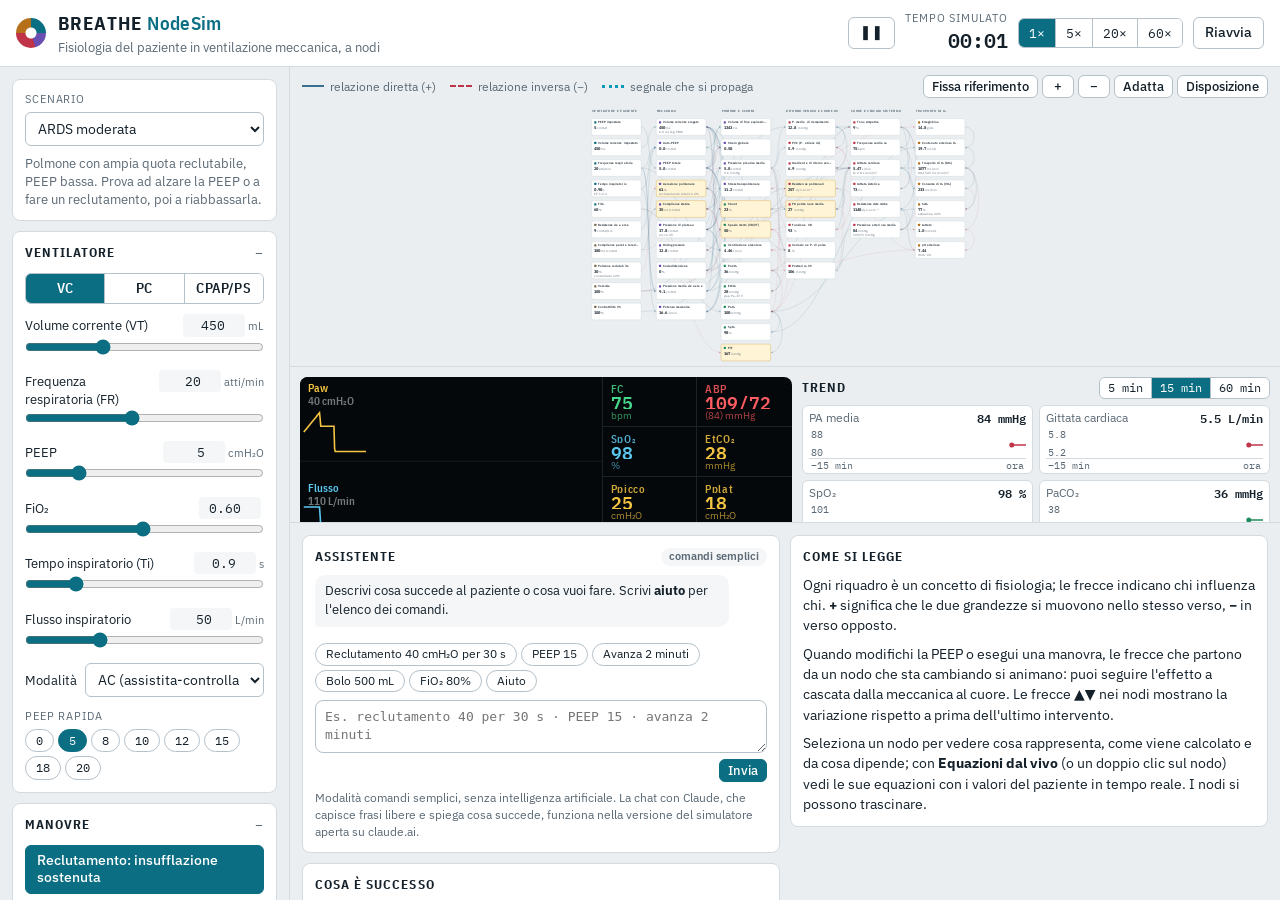
==== index.html @ 83f348f9 "Fix live equations panel: scroll and no clipped equations The panel body grew instead of taking the " ====
<!DOCTYPE html>
<html lang="it">
<head>
<meta charset="utf-8">
<meta name="viewport" content="width=device-width, initial-scale=1, viewport-fit=cover">
<title>BREATHE NodeSim</title>
<link rel="preconnect" href="https://fonts.googleapis.com">
<link rel="preconnect" href="https://fonts.gstatic.com" crossorigin>
<link rel="stylesheet" href="https://fonts.googleapis.com/css2?family=IBM+Plex+Mono:wght@400;600&family=IBM+Plex+Sans+Condensed:wght@500;600;700&family=IBM+Plex+Sans:wght@400;500;600&family=STIX+Two+Text:ital,wght@0,400;0,600;1,400&display=swap">
<link rel="stylesheet" href="css/style.css?v=6">
</head>
<body>
<div class="app">

	<header class="topbar">
		<div class="brand">
			<span class="brand-mark" aria-hidden="true"></span>
			<div>
				<h1>BREATHE <span>NodeSim</span></h1>
				<p class="brand-sub">Fisiologia del paziente in ventilazione meccanica, a nodi</p>
			</div>
		</div>
		<div class="clock" role="group" aria-label="Controllo del tempo simulato">
			<button id="btn-play" class="btn btn-icon" aria-label="Pausa" title="Pausa / riprendi">&#10074;&#10074;</button>
			<div class="clock-time"><span class="clock-label">tempo simulato</span><output id="sim-time">00:00</output></div>
			<div class="seg" id="speed" role="radiogroup" aria-label="Velocità">
				<button data-speed="1" class="on" role="radio" aria-checked="true">1&times;</button>
				<button data-speed="5" role="radio" aria-checked="false">5&times;</button>
				<button data-speed="20" role="radio" aria-checked="false">20&times;</button>
				<button data-speed="60" role="radio" aria-checked="false">60&times;</button>
			</div>
			<button id="btn-reset" class="btn" title="Ricrea il paziente allo stato stazionario">Riavvia</button>
		</div>
	</header>

	<aside class="controls" aria-label="Impostazioni">
		<section class="panel">
			<label class="field-label" for="preset">Scenario</label>
			<select id="preset"></select>
			<p class="hint" id="preset-desc"></p>
		</section>

		<details class="panel" open>
			<summary>Ventilatore</summary>
			<div class="seg seg-wide" id="vent-mode" role="radiogroup" aria-label="Modalità">
				<button data-mode="VC" role="radio">VC</button>
				<button data-mode="PC" role="radio">PC</button>
				<button data-mode="CPAP" role="radio">CPAP/PS</button>
			</div>
			<div id="vent-fields" class="fields"></div>
			<div class="quick">
				<span class="field-label">PEEP rapida</span>
				<div class="chips" id="peep-chips"></div>
			</div>
		</details>

		<details class="panel" open>
			<summary>Manovre</summary>
			<div class="maneuvers">
				<div class="maneuver">
					<button class="btn btn-primary" id="m-si">Reclutamento: insufflazione sostenuta</button>
					<div class="inline-fields">
						<label for="si-p">P <input id="si-p" type="number" min="20" max="50" step="1" value="40"> cmH&#8322;O</label>
						<label for="si-t">per <input id="si-t" type="number" min="10" max="60" step="5" value="40"> s</label>
					</div>
				</div>
				<button class="btn" id="m-staircase">Reclutamento a scalini + titolazione PEEP decrementale</button>
				<div class="btn-row">
					<button class="btn" id="m-fluid">Bolo di fluidi 500 mL</button>
					<button class="btn" id="m-bleed">Emorragia 500 mL</button>
				</div>
			</div>
			<div id="maneuver-status" class="maneuver-status" hidden>
				<div class="ms-text"><strong id="ms-name"></strong><span id="ms-step"></span></div>
				<div class="progress"><span id="ms-bar"></span></div>
				<button class="btn btn-small" id="ms-stop">Interrompi</button>
			</div>
		</details>

		<details class="panel">
			<summary>Paziente</summary>
			<div id="patient-fields" class="fields"></div>
			<label class="btn btn-file" for="import-file">Importa paziente o stato BREATHE (.json)</label>
			<input id="import-file" type="file" accept=".json,application/json" hidden>
			<p class="hint" id="import-msg">Legge i file di <code>breathe.engine/resources/patients</code> e <code>breathe.engine/states</code>.</p>
		</details>

		<details class="panel">
			<summary>Condizioni</summary>
			<div id="condition-fields" class="fields"></div>
		</details>

		<details class="panel">
			<summary>Azioni</summary>
			<div id="action-fields" class="fields"></div>
		</details>
	</aside>

	<main class="stage">
		<section class="graph-wrap" aria-label="Grafo dei nodi fisiologici">
			<div class="graph-toolbar">
				<div class="legend">
					<span><i class="lg lg-pos"></i>relazione diretta (+)</span>
					<span><i class="lg lg-neg"></i>relazione inversa (&minus;)</span>
					<span><i class="lg lg-act"></i>segnale che si propaga</span>
				</div>
				<div class="graph-actions">
					<button class="btn btn-small" id="btn-ref" title="Usa lo stato attuale come riferimento per le variazioni &#9650;&#9660;">Fissa riferimento</button>
					<button class="btn btn-small btn-icon" id="z-in" aria-label="Ingrandisci">+</button>
					<button class="btn btn-small btn-icon" id="z-out" aria-label="Riduci">&minus;</button>
					<button class="btn btn-small" id="z-fit">Adatta</button>
					<button class="btn btn-small" id="z-reset" title="Riporta i nodi nella posizione iniziale">Disposizione</button>
				</div>
			</div>
			<svg id="graph" role="img" aria-label="Nodi fisiologici collegati da relazioni causali"></svg>
		</section>

		<section class="bedside">
			<div class="monitor-wrap">
				<div class="monitor-screen"><canvas id="monitor" aria-label="Curve di pressione, flusso e pressione arteriosa"></canvas></div>
				<div class="numerics" id="numerics"></div>
			</div>
			<div class="trends-wrap">
				<div class="trends-head">
					<h2>Trend</h2>
					<div class="seg seg-small" id="trend-span" role="radiogroup" aria-label="Finestra temporale">
						<button data-span="300" role="radio">5 min</button>
						<button data-span="900" class="on" role="radio">15 min</button>
						<button data-span="3600" role="radio">60 min</button>
					</div>
				</div>
				<div class="trends" id="trends"></div>
			</div>
		</section>
	</main>

	<aside class="inspector" aria-label="Dettagli">
		<section class="panel chat" id="chat-panel" aria-label="Assistente">
			<div class="chat-head">
				<h2>Assistente</h2>
				<span class="chat-mode local" id="chat-mode">comandi semplici</span>
			</div>
			<div class="chat-log" id="chat-log" aria-live="polite"></div>
			<div class="chips chat-examples" id="chat-examples"></div>
			<form class="chat-form" id="chat-form">
				<label class="sr-only" for="chat-input">Messaggio per l'assistente</label>
				<textarea id="chat-input" rows="2"></textarea>
				<div class="chat-actions">
					<button type="button" class="btn btn-small" id="chat-stop" hidden>Interrompi</button>
					<button type="submit" class="btn btn-primary btn-small" id="chat-send">Invia</button>
				</div>
			</form>
			<p class="hint" id="chat-hint"></p>
		</section>
		<section class="panel" id="node-panel">
			<div id="node-empty">
				<h2>Come si legge</h2>
				<p>Ogni riquadro è un concetto di fisiologia; le frecce indicano chi influenza chi. <strong>+</strong> significa che le due grandezze si muovono nello stesso verso, <strong>&minus;</strong> in verso opposto.</p>
				<p>Quando modifichi la PEEP o esegui una manovra, le frecce che partono da un nodo che sta cambiando si animano: puoi seguire l'effetto a cascata dalla meccanica al cuore. Le frecce &#9650;&#9660; nei nodi mostrano la variazione rispetto a prima dell'ultimo intervento.</p>
				<p>Seleziona un nodo per vedere cosa rappresenta, come viene calcolato e da cosa dipende; con <strong>Equazioni dal vivo</strong> (o un doppio clic sul nodo) vedi le sue equazioni con i valori del paziente in tempo reale. I nodi si possono trascinare.</p>
			</div>
			<div id="node-detail" hidden></div>
		</section>
		<section class="panel">
			<h2>Cosa è successo</h2>
			<div id="events" class="events"></div>
		</section>
	</aside>
</div>

<script src="js/physiology.js?v=6"></script>
<script src="js/nodes.js?v=6"></script>
<script src="js/graph.js?v=6"></script>
<script src="js/monitor.js?v=6"></script>
<script src="js/equations.js?v=6"></script>
<script src="js/app.js?v=6"></script>
<script src="js/assistant.js?v=6"></script>
</body>
</html>
---- css/style.css ----
/* BREATHE NodeSim */

:root {
	--bg: #eaeef0;
	--surface: #ffffff;
	--surface-2: #f4f6f7;
	--ink: #14202a;
	--muted: #5a6975;
	--line: #d3dbe0;
	--line-strong: #b5c1c9;
	--accent: #0b6e82;
	--accent-ink: #ffffff;
	--accent-soft: #d8ecf0;

	--c-vent: #0b6e82;
	--c-pat: #7a6a4f;
	--c-mech: #6a4fb3;
	--c-gas: #1f8a5b;
	--c-hemo: #c0344a;
	--c-o2: #b7701a;

	--pos: #3c6f8f;
	--neg: #c0344a;
	--amb: #8a7a3a;
	--flow: #0b9bb8;
	--up: #0f7a55;
	--down: #b8322f;
	--warn: #c98a00;
	--warn-soft: #fff4d6;
	--crit: #d1343f;
	--crit-soft: #fde3e4;

	--font-sans: "IBM Plex Sans", "Segoe UI", system-ui, sans-serif;
	--font-cond: "IBM Plex Sans Condensed", "Arial Narrow", "Segoe UI", system-ui, sans-serif;
	--font-mono: "IBM Plex Mono", ui-monospace, "SFMono-Regular", Consolas, monospace;
	--radius: 8px;
}

@media (prefers-color-scheme: dark) {
	:root:not([data-theme="light"]) {
		color-scheme: dark;
		--bg: #0c1317;
		--surface: #131c22;
		--surface-2: #18232a;
		--ink: #dce6ec;
		--muted: #8b9ca8;
		--line: #243139;
		--line-strong: #33434d;
		--accent: #3fb3c9;
		--accent-ink: #062027;
		--accent-soft: #123640;
		--c-vent: #3fb3c9;
		--c-pat: #b8a37e;
		--c-mech: #9d86ee;
		--c-gas: #45c28a;
		--c-hemo: #f06a7c;
		--c-o2: #e7a44a;
		--pos: #6fa3c4;
		--neg: #f06a7c;
		--amb: #c7b464;
		--flow: #4fd4ef;
		--up: #45c28a;
		--down: #f07a6f;
		--warn: #e8b33a;
		--warn-soft: #3a2f10;
		--crit: #ff5d62;
		--crit-soft: #3d1619;
	}
}
:root[data-theme="dark"] {
	color-scheme: dark;
	--bg: #0c1317;
	--surface: #131c22;
	--surface-2: #18232a;
	--ink: #dce6ec;
	--muted: #8b9ca8;
	--line: #243139;
	--line-strong: #33434d;
	--accent: #3fb3c9;
	--accent-ink: #062027;
	--accent-soft: #123640;
	--c-vent: #3fb3c9;
	--c-pat: #b8a37e;
	--c-mech: #9d86ee;
	--c-gas: #45c28a;
	--c-hemo: #f06a7c;
	--c-o2: #e7a44a;
	--pos: #6fa3c4;
	--neg: #f06a7c;
	--amb: #c7b464;
	--flow: #4fd4ef;
	--up: #45c28a;
	--down: #f07a6f;
	--warn: #e8b33a;
	--warn-soft: #3a2f10;
	--crit: #ff5d62;
	--crit-soft: #3d1619;
}

* { box-sizing: border-box; }
[hidden] { display: none !important; }
html, body { height: 100%; }
body {
	margin: 0;
	background: var(--bg);
	color: var(--ink);
	font: 14px/1.45 var(--font-sans);
	-webkit-font-smoothing: antialiased;
}
button, input, select { font: inherit; color: inherit; }
:focus-visible { outline: 2px solid var(--accent); outline-offset: 2px; }
code { font-family: var(--font-mono); font-size: 0.9em; }
h1, h2, h3 { text-wrap: balance; margin: 0; }

/* ---------------------------------------------------------------- layout */

.app {
	height: 100%;
	display: grid;
	grid-template-columns: 300px minmax(0, 1fr) 330px;
	grid-template-rows: auto minmax(0, 1fr);
	grid-template-areas: "top top top" "controls stage inspector";
}
.topbar { grid-area: top; }
.controls { grid-area: controls; }
.stage { grid-area: stage; }
.inspector { grid-area: inspector; }

.controls, .inspector {
	overflow-y: auto;
	padding: 12px;
	display: flex;
	flex-direction: column;
	gap: 10px;
}
.controls { border-right: 1px solid var(--line); }
.inspector { border-left: 1px solid var(--line); }

.stage {
	display: grid;
	grid-template-rows: minmax(300px, 1fr) auto;
	min-width: 0;
	min-height: 0;
	overflow-y: auto;
}

/* ---------------------------------------------------------------- top bar */

.topbar {
	display: flex;
	align-items: center;
	justify-content: space-between;
	flex-wrap: wrap;
	gap: 10px 20px;
	padding: 10px 16px;
	background: var(--surface);
	border-bottom: 1px solid var(--line);
}
.brand { display: flex; align-items: center; gap: 12px; }
.brand-mark {
	width: 30px; height: 30px; border-radius: 50%;
	background:
		radial-gradient(circle at 50% 50%, var(--surface) 0 5px, transparent 6px),
		conic-gradient(var(--c-vent) 0 25%, var(--c-mech) 0 45%, var(--c-hemo) 0 75%, var(--c-o2) 0);
}
.brand h1 {
	font-family: var(--font-cond);
	font-weight: 700;
	font-size: 19px;
	letter-spacing: 0.06em;
}
.brand h1 span { color: var(--accent); font-weight: 600; letter-spacing: 0.02em; }
.brand-sub { margin: 0; color: var(--muted); font-size: 12.5px; }

.clock { display: flex; align-items: center; gap: 10px; flex-wrap: wrap; }
.clock-time { display: flex; flex-direction: column; align-items: flex-end; min-width: 92px; }
.clock-label { font-size: 10.5px; text-transform: uppercase; letter-spacing: 0.08em; color: var(--muted); }
.clock output { font-family: var(--font-mono); font-size: 20px; font-weight: 600; font-variant-numeric: tabular-nums; }

/* ---------------------------------------------------------------- controls */

.btn {
	display: inline-flex; align-items: center; justify-content: center; gap: 6px;
	border: 1px solid var(--line-strong);
	background: var(--surface);
	border-radius: 6px;
	padding: 6px 11px;
	cursor: pointer;
	font-weight: 500;
	line-height: 1.25;
	text-align: left;
}
.btn:hover { border-color: var(--accent); }
.btn-primary { background: var(--accent); color: var(--accent-ink); border-color: var(--accent); }
.btn-primary:hover { filter: brightness(1.08); }
.btn-small { padding: 3px 8px; font-size: 12.5px; }
.btn-icon { min-width: 32px; }
.btn-file { width: 100%; font-size: 13px; }
.btn-row { display: grid; grid-template-columns: 1fr 1fr; gap: 6px; }

.seg { display: inline-flex; border: 1px solid var(--line-strong); border-radius: 6px; overflow: hidden; }
.seg button { border: 0; background: var(--surface); padding: 5px 10px; cursor: pointer; font-family: var(--font-mono); font-size: 12.5px; }
.seg button + button { border-left: 1px solid var(--line-strong); }
.seg button.on { background: var(--accent); color: var(--accent-ink); }
.seg-wide { display: flex; width: 100%; }
.seg-wide button { flex: 1; font-family: var(--font-cond); font-weight: 600; font-size: 13.5px; letter-spacing: 0.03em; }
.seg-small button { padding: 2px 8px; font-size: 11.5px; }

.panel {
	background: var(--surface);
	border: 1px solid var(--line);
	border-radius: var(--radius);
	padding: 12px;
}
details.panel > summary {
	cursor: pointer;
	font-family: var(--font-cond);
	font-weight: 700;
	font-size: 13px;
	text-transform: uppercase;
	letter-spacing: 0.08em;
	list-style: none;
	display: flex; justify-content: space-between; align-items: center;
}
details.panel > summary::-webkit-details-marker { display: none; }
details.panel > summary::after { content: "+"; color: var(--muted); font-family: var(--font-mono); }
details.panel[open] > summary { margin-bottom: 10px; }
details.panel[open] > summary::after { content: "\2212"; }

.field-label { display: block; font-size: 11px; text-transform: uppercase; letter-spacing: 0.08em; color: var(--muted); margin-bottom: 4px; }
select {
	width: 100%;
	padding: 6px 8px;
	border: 1px solid var(--line-strong);
	border-radius: 6px;
	background: var(--surface);
}
.hint { color: var(--muted); font-size: 12.5px; margin: 8px 0 0; }

.fields { display: flex; flex-direction: column; gap: 10px; margin-top: 10px; }
.field-top { display: flex; justify-content: space-between; align-items: baseline; gap: 8px; }
.field-top label { font-size: 12.5px; }
.field-val { display: inline-flex; align-items: baseline; gap: 3px; white-space: nowrap; }
.field-val input {
	width: 62px;
	text-align: right;
	border: 1px solid transparent;
	border-radius: 4px;
	background: var(--surface-2);
	padding: 1px 4px;
	font-family: var(--font-mono);
	font-size: 12.5px;
	font-variant-numeric: tabular-nums;
}
.field-val input:hover { border-color: var(--line-strong); }
.field-val .unit { font-size: 11px; color: var(--muted); }
.field input[type=range] { width: 100%; accent-color: var(--accent); margin: 2px 0 0; }
.field-inline { display: grid; grid-template-columns: auto 1fr; align-items: center; gap: 8px; }
.field-inline label { font-size: 12.5px; }

.quick { margin-top: 12px; }
.chips { display: flex; flex-wrap: wrap; gap: 4px; }
.chip {
	border: 1px solid var(--line-strong);
	background: var(--surface);
	border-radius: 999px;
	padding: 2px 10px;
	font-family: var(--font-mono);
	font-size: 12px;
	cursor: pointer;
}
.chip.on { background: var(--c-vent); border-color: var(--c-vent); color: var(--accent-ink); }

.condition { border-top: 1px solid var(--line); padding-top: 8px; }
.condition:first-child { border-top: 0; padding-top: 0; }
.check { display: flex; align-items: center; flex-wrap: wrap; gap: 0 8px; cursor: pointer; font-weight: 500; }
.check input { accent-color: var(--accent); width: 16px; height: 16px; flex: none; }
.engine-name { flex-basis: 100%; padding-left: 24px; font-style: normal; font-weight: 400; font-family: var(--font-mono); font-size: 10.5px; color: var(--muted); overflow-wrap: anywhere; }
.cond-params { padding: 6px 0 2px 24px; display: flex; flex-direction: column; gap: 8px; }

.maneuvers { display: flex; flex-direction: column; gap: 8px; }
.maneuver { display: flex; flex-direction: column; gap: 6px; }
.inline-fields { display: flex; gap: 12px; font-size: 12.5px; color: var(--muted); }
.inline-fields input {
	width: 52px; padding: 1px 4px; border: 1px solid var(--line-strong); border-radius: 4px;
	background: var(--surface-2); font-family: var(--font-mono); font-size: 12.5px;
}
.maneuver-status {
	margin-top: 10px;
	padding: 10px;
	border-radius: 6px;
	background: var(--accent-soft);
	display: flex; flex-direction: column; gap: 6px;
}
.ms-text { display: flex; flex-direction: column; font-size: 12.5px; }
.progress { height: 5px; border-radius: 3px; background: var(--surface); overflow: hidden; }
.progress span { display: block; height: 100%; width: 0; background: var(--accent); transition: width 0.25s linear; }

/* ---------------------------------------------------------------- graph */

.graph-wrap {
	position: relative;
	display: flex;
	flex-direction: column;
	min-height: 0;
	border-bottom: 1px solid var(--line);
}
.graph-toolbar {
	display: flex; justify-content: space-between; align-items: center; flex-wrap: wrap; gap: 6px 12px;
	padding: 8px 12px;
}
.legend { display: flex; flex-wrap: wrap; gap: 4px 14px; font-size: 12px; color: var(--muted); }
.legend span { display: inline-flex; align-items: center; gap: 6px; }
.lg { display: inline-block; width: 22px; height: 0; border-top: 2px solid var(--pos); }
.lg-neg { border-top: 2px dashed var(--neg); }
.lg-act { border-top: 3px dotted var(--flow); }
.graph-actions { display: flex; gap: 4px; flex-wrap: wrap; }

#graph {
	flex: 1;
	width: 100%;
	min-height: 0;
	display: block;
	cursor: grab;
	touch-action: none;
	user-select: none;
}
#graph:active { cursor: grabbing; }

.col-title { font-family: var(--font-cond); font-weight: 700; font-size: 11px; letter-spacing: 0.1em; fill: var(--muted); }

.edge-line { fill: none; stroke: var(--pos); stroke-width: 1.3; opacity: 0.38; transition: opacity 0.2s; }
.edge.neg .edge-line { stroke: var(--neg); stroke-dasharray: 5 4; }
.edge.amb .edge-line { stroke: var(--amb); stroke-dasharray: 2 3; }
.arrowhead.pos { fill: var(--pos); }
.arrowhead.neg { fill: var(--neg); }
.arrowhead.amb { fill: var(--amb); }
.edge-sign circle { fill: var(--surface); stroke: var(--pos); stroke-width: 1; opacity: 0.9; }
.edge.neg .edge-sign circle { stroke: var(--neg); }
.edge.amb .edge-sign circle { stroke: var(--amb); }
.edge-sign text { font: 700 10px var(--font-mono); fill: var(--pos); }
.edge.neg .edge-sign text { fill: var(--neg); }
.edge.amb .edge-sign text { fill: var(--amb); }
.edge-sign { opacity: 0; transition: opacity 0.2s; }

.edge.active .edge-line {
	opacity: 0.95;
	stroke: var(--flow);
	stroke-width: 2.2;
	stroke-dasharray: 3 7;
	animation: flow 1.1s linear infinite;
}
.edge.active.fast .edge-line { stroke-width: 2.8; animation-duration: 0.55s; }
.edge.active .edge-sign { opacity: 1; }
@keyframes flow { to { stroke-dashoffset: -20; } }

.has-selection .edge { opacity: 0.12; }
.has-selection .edge.upstream, .has-selection .edge.downstream { opacity: 1; }
.has-selection .edge.upstream .edge-line, .has-selection .edge.downstream .edge-line { opacity: 1; stroke-width: 2.2; }
.has-selection .edge.upstream .edge-sign, .has-selection .edge.downstream .edge-sign { opacity: 1; }
.has-selection .node { opacity: 0.35; }
.has-selection .node.selected, .has-selection .node.near { opacity: 1; }

.node { cursor: pointer; transition: opacity 0.2s; }
.node-box { fill: var(--surface); stroke: var(--line-strong); stroke-width: 1; }
.node:hover .node-box { stroke: var(--accent); }
.node:focus { outline: none; }
.node:focus-visible .node-box { stroke: var(--accent); stroke-width: 2; }
.node.selected .node-box { stroke: var(--ink); stroke-width: 2; }
.node.warn .node-box { fill: var(--warn-soft); stroke: var(--warn); }
.node.crit .node-box { fill: var(--crit-soft); stroke: var(--crit); stroke-width: 1.6; }
.node-label { font: 600 11.5px var(--font-cond); fill: var(--ink); letter-spacing: 0.01em; }
.node-value { font: 600 16px var(--font-mono); fill: var(--ink); font-variant-numeric: tabular-nums; }
.node-unit { font: 400 10.5px var(--font-sans); fill: var(--muted); }
.node-sub { font: 400 10px var(--font-sans); fill: var(--muted); }
.node-delta { font: 600 11px var(--font-mono); }
.node-delta.up { fill: var(--up); }
.node-delta.down { fill: var(--down); }

@media (prefers-reduced-motion: reduce) {
	.edge.active .edge-line { animation: none; stroke-dasharray: none; }
	.progress span { transition: none; }
}

/* ---------------------------------------------------------------- bedside */

.bedside {
	display: grid;
	grid-template-columns: minmax(0, 1.05fr) minmax(0, 1fr);
	gap: 10px;
	padding: 10px;
}
.monitor-wrap {
	background: #05080a;
	border-radius: var(--radius);
	display: grid;
	grid-template-columns: minmax(0, 1fr) 190px;
	overflow: hidden;
	color: #e6edf2;
	height: 300px;
}
.numerics { overflow-y: auto; }
/* The canvas is taken out of the flow so that resizing its bitmap never changes the layout */
.monitor-screen { position: relative; min-width: 0; min-height: 0; }
#monitor { position: absolute; inset: 0; width: 100%; height: 100%; display: block; }
.numerics {
	display: grid;
	grid-template-columns: 1fr 1fr;
	align-content: start;
	border-left: 1px solid #1a2328;
}
.num {
	padding: 5px 8px;
	border-bottom: 1px solid #1a2328;
	display: flex; flex-direction: column;
	color: var(--num-color);
}
.num:nth-child(odd) { border-right: 1px solid #1a2328; }
.num { min-width: 0; overflow: hidden; }
.num-label, .num-val, .num-unit { white-space: nowrap; overflow: hidden; text-overflow: ellipsis; }
.num-label { font: 600 10.5px var(--font-cond); letter-spacing: 0.06em; opacity: 0.85; }
.num-val { font: 600 18px/1.1 var(--font-mono); font-variant-numeric: tabular-nums; }
.num-unit { font-size: 9.5px; opacity: 0.7; }

.trends-wrap { display: flex; flex-direction: column; gap: 6px; min-width: 0; }
.trends-head { display: flex; justify-content: space-between; align-items: center; }
.trends-head h2, .inspector h2 { font-family: var(--font-cond); font-size: 13px; text-transform: uppercase; letter-spacing: 0.08em; }
.trends { display: grid; grid-template-columns: repeat(2, minmax(0, 1fr)); gap: 6px; }
.trend { background: var(--surface); border: 1px solid var(--line); border-radius: 6px; padding: 4px 6px 2px; }
.trend-head { display: flex; justify-content: space-between; gap: 6px; font-size: 11.5px; }
.trend-label { color: var(--muted); white-space: nowrap; overflow: hidden; text-overflow: ellipsis; }
.trend-value { font-family: var(--font-mono); font-weight: 600; white-space: nowrap; font-variant-numeric: tabular-nums; }
.trend canvas { width: 100%; height: 44px; display: block; }

/* ---------------------------------------------------------------- inspector */

.inspector p { margin: 8px 0 0; max-width: 65ch; }
.inspector h3 { font-size: 11px; text-transform: uppercase; letter-spacing: 0.08em; color: var(--muted); margin-top: 14px; font-weight: 600; }
.nd-cat { display: flex; align-items: center; gap: 6px; font-size: 11.5px; color: var(--muted); text-transform: uppercase; letter-spacing: 0.06em; }
.nd-cat i { width: 9px; height: 9px; border-radius: 2px; display: inline-block; }
.nd-close { margin-left: auto; }
.nd-title { font-family: var(--font-cond); font-size: 20px; margin-top: 6px; }
.nd-value { display: flex; align-items: baseline; gap: 6px; margin-top: 4px; flex-wrap: wrap; }
.nd-big { font: 600 28px var(--font-mono); font-variant-numeric: tabular-nums; }
.nd-unit { color: var(--muted); }
.nd-sub { color: var(--muted); font-size: 12.5px; margin-top: 2px !important; }
.nd-spark { width: 100%; height: 56px; display: block; margin-top: 8px; }
.formula { font-family: var(--font-mono); font-size: 12px; background: var(--surface-2); border-radius: 6px; padding: 8px; }
.pill { font-size: 11px; font-weight: 600; padding: 1px 8px; border-radius: 999px; background: var(--accent-soft); color: var(--ink); }
.pill.warn { background: var(--warn-soft); color: var(--warn); }
.pill.crit { background: var(--crit-soft); color: var(--crit); }
.rel { display: flex; flex-direction: column; gap: 4px; margin-top: 6px; }
.rel-chip {
	display: grid; grid-template-columns: 20px 1fr auto; align-items: center; gap: 6px;
	border: 1px solid var(--line); border-radius: 6px; background: var(--surface);
	padding: 3px 8px; cursor: pointer; text-align: left; font-size: 12.5px;
}
.rel-chip:hover { border-color: var(--accent); }
.sgn { font: 700 12px var(--font-mono); text-align: center; border-radius: 50%; width: 18px; height: 18px; line-height: 16px; border: 1px solid; }
.sgn.pos { color: var(--pos); }
.sgn.neg { color: var(--neg); }
.sgn.amb { color: var(--amb); }
.rv { font-family: var(--font-mono); color: var(--muted); font-size: 12px; }

.events { display: flex; flex-direction: column; gap: 10px; margin-top: 8px; }
.event { border-top: 1px solid var(--line); padding-top: 8px; }
.event:first-child { border-top: 0; padding-top: 0; }
.ev-head { display: flex; gap: 8px; align-items: baseline; }
.ev-head time { font-family: var(--font-mono); font-size: 11.5px; color: var(--accent); flex: none; }
.ev-head strong { font-size: 13px; font-weight: 600; }
.event:not(.latest) { opacity: 0.8; }
.ev-note { font-size: 12.5px; color: var(--muted); }
.ev-meta { font-size: 11.5px; color: var(--muted); margin-top: 4px !important; }
.ev-list { list-style: none; margin: 6px 0 0; padding: 0; display: flex; flex-direction: column; gap: 3px; font-size: 12.5px; }
.ev-list li { display: grid; grid-template-columns: 14px minmax(0, 1fr); column-gap: 4px; align-items: start; }
.ev-list .arrow { font-size: 10px; padding-top: 3px; }
.ev-list .arrow.up { color: var(--up); }
.ev-list .arrow.down { color: var(--down); }
.ev-body { min-width: 0; overflow-wrap: anywhere; }
.ev-vals { font-family: var(--font-mono); font-size: 11.5px; color: var(--muted); }
.why { display: block; font-size: 11.5px; color: var(--muted); font-style: italic; }
.linklike { border: 0; background: none; padding: 0; cursor: pointer; font-weight: 600; text-align: left; color: var(--ink); text-decoration: underline; text-decoration-color: var(--line-strong); text-underline-offset: 2px; }
.linklike:hover { text-decoration-color: var(--accent); }

.table-wrap { overflow-x: auto; margin-top: 6px; }
table { border-collapse: collapse; font-family: var(--font-mono); font-size: 11.5px; width: 100%; font-variant-numeric: tabular-nums; }
th, td { padding: 2px 5px; text-align: right; border-bottom: 1px solid var(--line); }
th { color: var(--muted); font-weight: 600; }
tr.best td { background: var(--accent-soft); font-weight: 600; }

/* ---------------------------------------------------------------- assistant */

.sr-only { position: absolute; width: 1px; height: 1px; padding: 0; margin: -1px; overflow: hidden; clip: rect(0 0 0 0); white-space: nowrap; border: 0; }
.chat { display: flex; flex-direction: column; gap: 8px; }
.chat-head { display: flex; justify-content: space-between; align-items: center; gap: 8px; }
.chat-mode { font-size: 11px; font-weight: 600; padding: 1px 8px; border-radius: 999px; background: var(--surface-2); color: var(--muted); white-space: nowrap; }
.chat-mode.ai { background: var(--accent-soft); color: var(--accent); }
.chat-log {
	display: flex; flex-direction: column; gap: 8px;
	max-height: 340px; min-height: 60px; overflow-y: auto;
	padding-right: 2px;
}
.msg { max-width: 92%; border-radius: 10px; padding: 7px 10px; font-size: 13px; line-height: 1.45; overflow-wrap: anywhere; }
.msg-user { align-self: flex-end; background: var(--accent); color: var(--accent-ink); border-bottom-right-radius: 3px; }
.msg-assistant { align-self: flex-start; background: var(--surface-2); border-bottom-left-radius: 3px; }
.msg-error { background: var(--crit-soft); }
.inspector .msg-body p { margin: 0; max-width: none; }
.inspector .msg-body p + p, .inspector .msg-body p + ul, .inspector .msg-body ul + p { margin-top: 6px; }
.msg-body ul { margin: 4px 0 0; padding-left: 18px; }
.msg-body li + li { margin-top: 2px; }
.msg-body code { background: var(--surface); padding: 0 3px; border-radius: 3px; }
.msg-actions { display: flex; flex-wrap: wrap; gap: 4px; }
.msg-actions:not(:empty) { margin-bottom: 6px; }
.msg-action {
	font: 600 11px var(--font-mono);
	background: var(--surface); color: var(--c-vent);
	border: 1px solid var(--line); border-radius: 6px; padding: 1px 6px;
}
.msg-action::before { content: "\25B6\FE0E  "; font-size: 8px; vertical-align: 1px; }
.msg-action.failed { color: var(--crit); }
.chat-examples { gap: 4px; }
.chip-example { font-family: var(--font-sans); font-size: 11.5px; text-align: left; max-width: 100%; }
.chat-form { display: flex; flex-direction: column; gap: 6px; }
.chat-form textarea {
	width: 100%; resize: vertical; min-height: 44px;
	border: 1px solid var(--line-strong); border-radius: 8px; padding: 7px 9px;
	background: var(--surface); font-size: 13px; line-height: 1.4;
}
.chat-form textarea:focus { border-color: var(--accent); outline: none; }
.chat-actions { display: flex; justify-content: flex-end; gap: 6px; }
.inspector .chat .hint { margin-top: 0; font-size: 11.5px; }

/* ---------------------------------------------------------------- live equations */

.nd-live { margin-top: 8px; gap: 6px; border-color: var(--accent); color: var(--accent); }
.nd-live:hover { background: var(--accent-soft); }
.nd-live-fx { font: italic 600 13px "STIX Two Text", "Cambria Math", "Times New Roman", serif; }

/* A deliberate single look: a dark blackboard in both themes */
.eqv {
	--eq-bg: #0e1d21;
	--eq-ink: #e6efeb;
	--eq-muted: #8fa7a3;
	--eq-num: #f4c542;
	--eq-up: #5ee0a0;
	--eq-down: #ff7b7b;
	--eq-link: #9fd9ee;
	--eq-accent: #3fb3c9;
	position: fixed;
	right: 16px;
	bottom: 16px;
	z-index: 50;
	width: min(620px, calc(100vw - 32px));
	max-height: min(78vh, 720px);
	display: flex;
	flex-direction: column;
	color: var(--eq-ink);
	background:
		linear-gradient(rgba(255,255,255,0.035) 1px, transparent 1px) 0 0 / 22px 22px,
		linear-gradient(90deg, rgba(255,255,255,0.035) 1px, transparent 1px) 0 0 / 22px 22px,
		radial-gradient(120% 90% at 0% 0%, #16303a 0%, var(--eq-bg) 60%);
	border: 1px solid rgba(255,255,255,0.12);
	border-radius: 14px;
	box-shadow: 0 24px 60px rgba(0,0,0,0.45), 0 0 0 1px rgba(0,0,0,0.3);
	animation: eqv-in 0.35s cubic-bezier(.2,.8,.2,1);
	overflow: hidden;
}
@keyframes eqv-in { from { opacity: 0; transform: translateY(14px) scale(0.98); } }
.eqv-head {
	display: flex; align-items: center; gap: 10px;
	padding: 12px 14px 8px;
	cursor: move; user-select: none;
	border-bottom: 1px solid rgba(255,255,255,0.08);
}
.eqv-dot { width: 10px; height: 10px; border-radius: 3px; flex: none; box-shadow: 0 0 12px currentColor; }
.eqv-titles { display: flex; flex-direction: column; min-width: 0; flex: 1; }
.eqv-kicker { font: 600 10.5px var(--font-cond); letter-spacing: 0.14em; text-transform: uppercase; color: var(--eq-muted); }
.eqv-title { font: 600 19px/1.2 var(--font-cond); color: #fff; text-wrap: balance; }
.eqv-close {
	border: 0; background: rgba(255,255,255,0.08); color: var(--eq-ink);
	width: 30px; height: 30px; border-radius: 8px; font-size: 18px; cursor: pointer;
}
.eqv-close:hover { background: rgba(255,255,255,0.16); }
.eqv-trail { display: flex; flex-wrap: wrap; align-items: center; gap: 4px; padding: 8px 14px 0; font-size: 11.5px; }
.eqv-crumb { border: 1px solid rgba(255,255,255,0.15); background: transparent; color: var(--eq-muted); border-radius: 999px; padding: 1px 9px; cursor: pointer; }
.eqv-crumb.on { color: #fff; border-color: var(--eq-accent); }
.eqv-sep { color: var(--eq-muted); }
.eqv-body {
	flex: 1 1 auto; min-height: 0; /* take the remaining height and scroll inside it */
	overflow-y: auto; overscroll-behavior: contain;
	padding: 10px 14px 6px; display: flex; flex-direction: column; gap: 12px;
	scrollbar-color: rgba(255,255,255,0.25) transparent;
}
.eqv-head, .eqv-trail, .eqv-foot { flex: none; }
.eqv-foot { padding: 8px 14px 12px; font-size: 11px; color: var(--eq-muted); border-top: 1px solid rgba(255,255,255,0.06); }

.eq {
	position: relative;
	flex: none; /* never squeeze an equation to fit */
	padding: 10px 12px;
	border-radius: 10px;
	background: rgba(255,255,255,0.035);
	border: 1px solid rgba(255,255,255,0.07);
	overflow: hidden;
}
.eqv-body.enter .eq { animation: eq-rise 0.45s cubic-bezier(.2,.8,.2,1) both; }
.eqv-body.enter .eq:nth-child(2) { animation-delay: 0.08s; }
.eqv-body.enter .eq:nth-child(3) { animation-delay: 0.16s; }
.eqv-body.enter .eq:nth-child(4) { animation-delay: 0.24s; }
@keyframes eq-rise { from { opacity: 0; transform: translateY(8px); } }
/* light sweep across an equation when it is recomputed */
.eq::after {
	content: ""; position: absolute; inset: 0; pointer-events: none;
	background: linear-gradient(100deg, transparent 0%, rgba(255,255,255,0) 35%, rgba(160,230,255,0.14) 50%, rgba(255,255,255,0) 65%, transparent 100%);
	transform: translateX(-100%);
}
.eq.sweep::after { animation: eq-sweep 0.9s ease-out; }
@keyframes eq-sweep { to { transform: translateX(100%); } }

.eq-lines { overflow-x: auto; overscroll-behavior-x: contain; padding-bottom: 2px; }
.eq-row { display: flex; flex-wrap: wrap; align-items: center; gap: 2px 5px; line-height: 1.5; min-width: 0; }
.eq-sym { font: italic 400 17px/1.5 "STIX Two Text", "Cambria Math", "Times New Roman", serif; color: var(--eq-ink); }
.eq-num { margin-top: 4px; font: 500 13.5px/1.5 var(--font-mono); color: var(--eq-num); font-variant-numeric: tabular-nums; }
.eq-lhs { display: inline-flex; }
.eq-eq { margin: 0 3px; color: var(--eq-muted); font-style: normal; }
.eq-rhs { display: inline-flex; flex-wrap: wrap; align-items: center; gap: 2px 5px; flex: 1 1 auto; min-width: 0; }
.eq-op { color: var(--eq-muted); font-style: normal; }
.eq-num .eq-op { font-family: var(--font-mono); }
.eq-text { color: var(--eq-muted); font: italic 13px var(--font-sans); }
.eq-const { font-style: normal; color: var(--eq-ink); }
.eq-num .eq-const { color: var(--eq-muted); }
.eq-var, .eq-val { border: 0; background: none; padding: 0 1px; font: inherit; color: inherit; border-radius: 4px; }
.eq-result { color: #fff; font-weight: 600; text-shadow: 0 0 14px var(--eq-accent); }
.eq-num .eq-result { font-weight: 700; }
.eq-link { cursor: pointer; text-decoration: underline dotted rgba(159,217,238,0.6); text-underline-offset: 3px; }
.eq-sym .eq-link { color: var(--eq-link); }
.eq-link:hover { background: rgba(159,217,238,0.14); }
.eq-link:focus-visible { outline: 2px solid var(--eq-link); outline-offset: 1px; }
.eq-val.up { animation: eq-flash-up 1.1s ease-out; }
.eq-val.down { animation: eq-flash-down 1.1s ease-out; }
@keyframes eq-flash-up { 0% { background: rgba(94,224,160,0.45); color: #fff; } 100% { background: transparent; } }
@keyframes eq-flash-down { 0% { background: rgba(255,123,123,0.45); color: #fff; } 100% { background: transparent; } }
.eq-frac { display: inline-flex; flex-direction: column; align-items: center; vertical-align: middle; margin: 0 2px; }
.eq-numer, .eq-denom { display: inline-flex; flex-wrap: wrap; justify-content: center; align-items: center; gap: 1px 4px; padding: 0 3px; }
.eq-numer { border-bottom: 1.5px solid currentColor; padding-bottom: 1px; }
.eq-denom { padding-top: 1px; }
.eq-sym .eq-frac { font-size: 15px; }
.eq-num .eq-frac { font-size: 12.5px; }
.eq-pow { display: inline-flex; align-items: flex-start; }
.eq-pow sup { display: inline-flex; align-items: center; gap: 2px; font-size: 0.72em; margin-left: 1px; line-height: 1; }
.eq-note { margin: 6px 0 0; font-size: 11.5px; line-height: 1.4; color: var(--eq-muted); }

@media (prefers-reduced-motion: reduce) {
	.eqv, .eqv-body.enter .eq, .eq.sweep::after, .eq-val.up, .eq-val.down { animation: none; }
}
@media (max-width: 700px) {
	.eqv { right: 8px; left: 8px; bottom: 8px; width: auto; max-height: 70vh; }
	.eqv-head { cursor: default; }
}

/* ---------------------------------------------------------------- responsive */

@media (max-width: 1320px) {
	.app {
		grid-template-columns: 290px minmax(0, 1fr);
		grid-template-rows: auto minmax(0, 1fr) auto;
		grid-template-areas: "top top" "controls stage" "controls inspector";
	}
	.inspector { border-left: 0; border-top: 1px solid var(--line); display: grid; grid-template-columns: 1fr 1fr; align-items: start; max-height: 42vh; }
}

@media (max-width: 980px) {
	.bedside { grid-template-columns: minmax(0, 1fr); }
}

@media (max-width: 860px) {
	html, body { height: auto; }
	.app {
		height: auto;
		grid-template-columns: minmax(0, 1fr);
		grid-template-rows: auto;
		grid-template-areas: "top" "stage" "controls" "inspector";
	}
	.stage { grid-template-rows: 72vh auto; }
	.controls { border-right: 0; border-top: 1px solid var(--line); overflow: visible; }
	.inspector { display: flex; max-height: none; overflow: visible; }
	.monitor-wrap { grid-template-columns: minmax(0, 1fr); grid-template-rows: 220px auto; height: auto; }
	.numerics { grid-template-columns: repeat(4, minmax(0, 1fr)); border-left: 0; border-top: 1px solid #1a2328; }
	.num:nth-child(odd) { border-right: 0; }
	.num { border-right: 1px solid #1a2328; }
	.topbar { padding-inline: 16px; }
	.controls, .inspector, .bedside { padding-inline: 16px; }
}
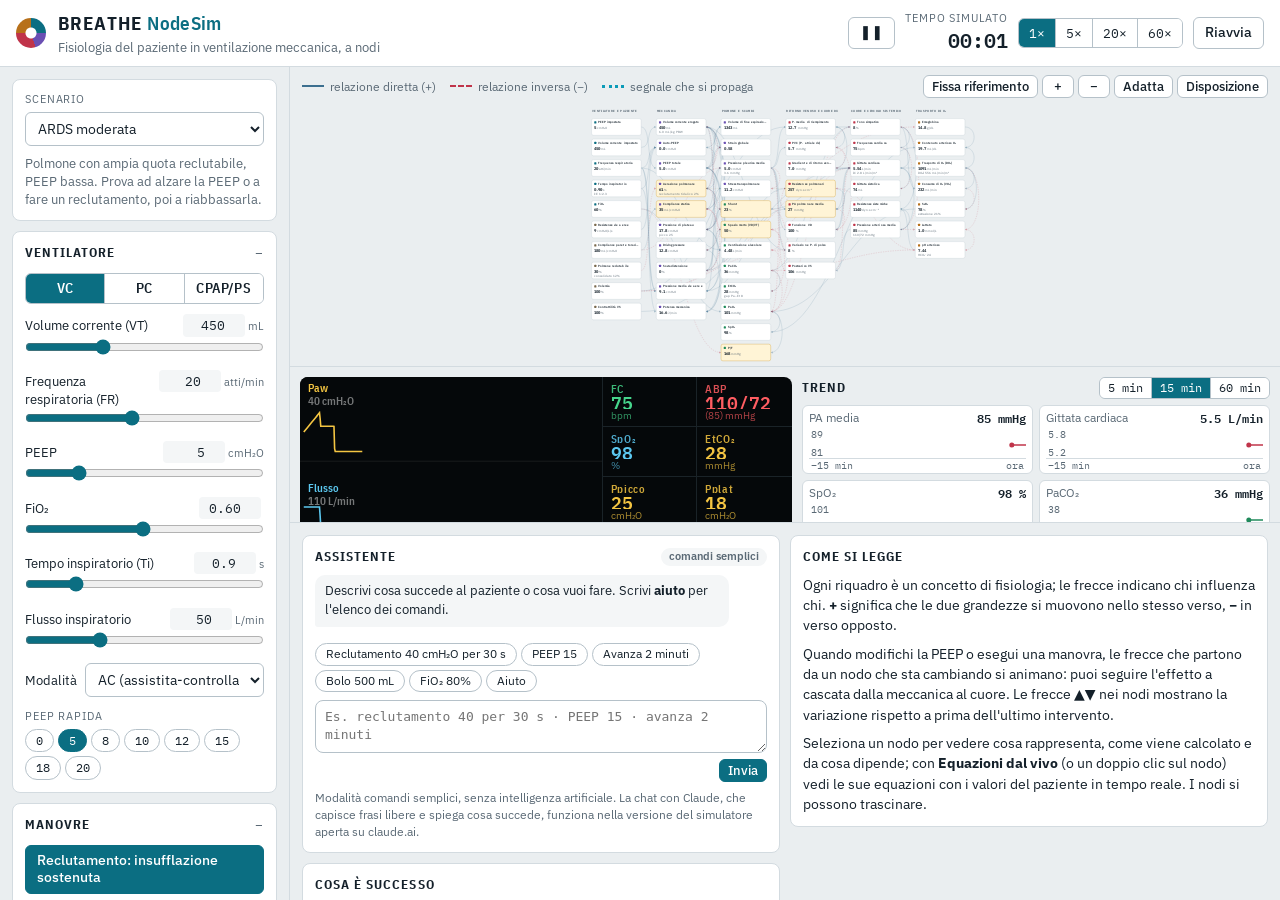
==== commit 26ee76f3: "Model RV function as RV-PA coupling (Ees/Ea) instead of mean PAP RV function depended only on mPAP, " ====
--- a/index.html
+++ b/index.html
@@ -7,7 +7,7 @@
 <link rel="preconnect" href="https://fonts.googleapis.com">
 <link rel="preconnect" href="https://fonts.gstatic.com" crossorigin>
 <link rel="stylesheet" href="https://fonts.googleapis.com/css2?family=IBM+Plex+Mono:wght@400;600&family=IBM+Plex+Sans+Condensed:wght@500;600;700&family=IBM+Plex+Sans:wght@400;500;600&family=STIX+Two+Text:ital,wght@0,400;0,600;1,400&display=swap">
-<link rel="stylesheet" href="css/style.css?v=6">
+<link rel="stylesheet" href="css/style.css?v=7">
 </head>
 <body>
 <div class="app">
@@ -168,12 +168,12 @@
 	</aside>
 </div>
 
-<script src="js/physiology.js?v=6"></script>
-<script src="js/nodes.js?v=6"></script>
-<script src="js/graph.js?v=6"></script>
-<script src="js/monitor.js?v=6"></script>
-<script src="js/equations.js?v=6"></script>
-<script src="js/app.js?v=6"></script>
-<script src="js/assistant.js?v=6"></script>
+<script src="js/physiology.js?v=7"></script>
+<script src="js/nodes.js?v=7"></script>
+<script src="js/graph.js?v=7"></script>
+<script src="js/monitor.js?v=7"></script>
+<script src="js/equations.js?v=7"></script>
+<script src="js/app.js?v=7"></script>
+<script src="js/assistant.js?v=7"></script>
 </body>
 </html>
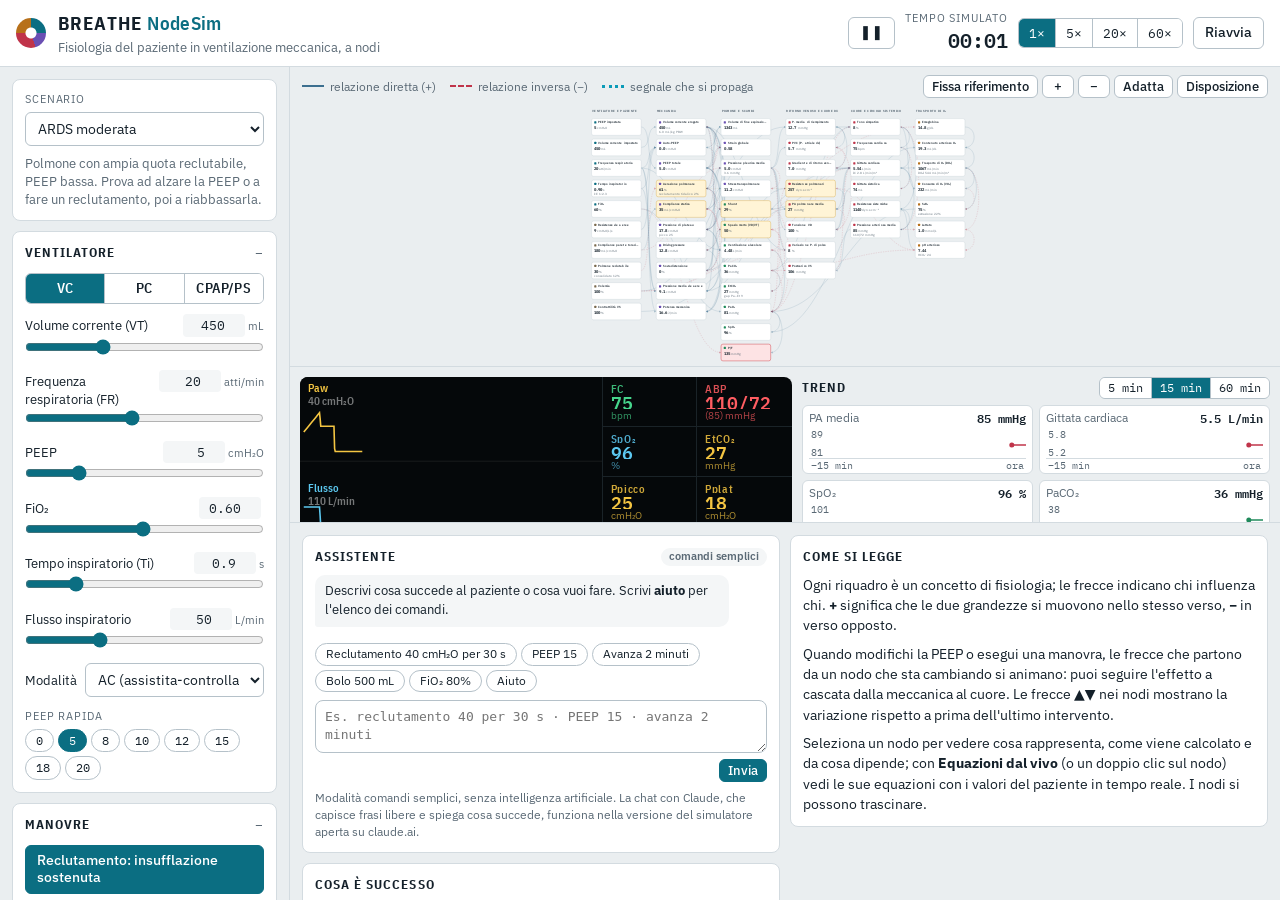
==== commit d3b4aa85: "Model: alveolar O2 store and less protective hypoxic vasoconstriction PAO2 is now a state: the lung " ====
--- a/index.html
+++ b/index.html
@@ -7,7 +7,7 @@
 <link rel="preconnect" href="https://fonts.googleapis.com">
 <link rel="preconnect" href="https://fonts.gstatic.com" crossorigin>
 <link rel="stylesheet" href="https://fonts.googleapis.com/css2?family=IBM+Plex+Mono:wght@400;600&family=IBM+Plex+Sans+Condensed:wght@500;600;700&family=IBM+Plex+Sans:wght@400;500;600&family=STIX+Two+Text:ital,wght@0,400;0,600;1,400&display=swap">
-<link rel="stylesheet" href="css/style.css?v=7">
+<link rel="stylesheet" href="css/style.css?v=8">
 </head>
 <body>
 <div class="app">
@@ -168,12 +168,12 @@
 	</aside>
 </div>
 
-<script src="js/physiology.js?v=7"></script>
-<script src="js/nodes.js?v=7"></script>
-<script src="js/graph.js?v=7"></script>
-<script src="js/monitor.js?v=7"></script>
-<script src="js/equations.js?v=7"></script>
-<script src="js/app.js?v=7"></script>
-<script src="js/assistant.js?v=7"></script>
+<script src="js/physiology.js?v=8"></script>
+<script src="js/nodes.js?v=8"></script>
+<script src="js/graph.js?v=8"></script>
+<script src="js/monitor.js?v=8"></script>
+<script src="js/equations.js?v=8"></script>
+<script src="js/app.js?v=8"></script>
+<script src="js/assistant.js?v=8"></script>
 </body>
 </html>
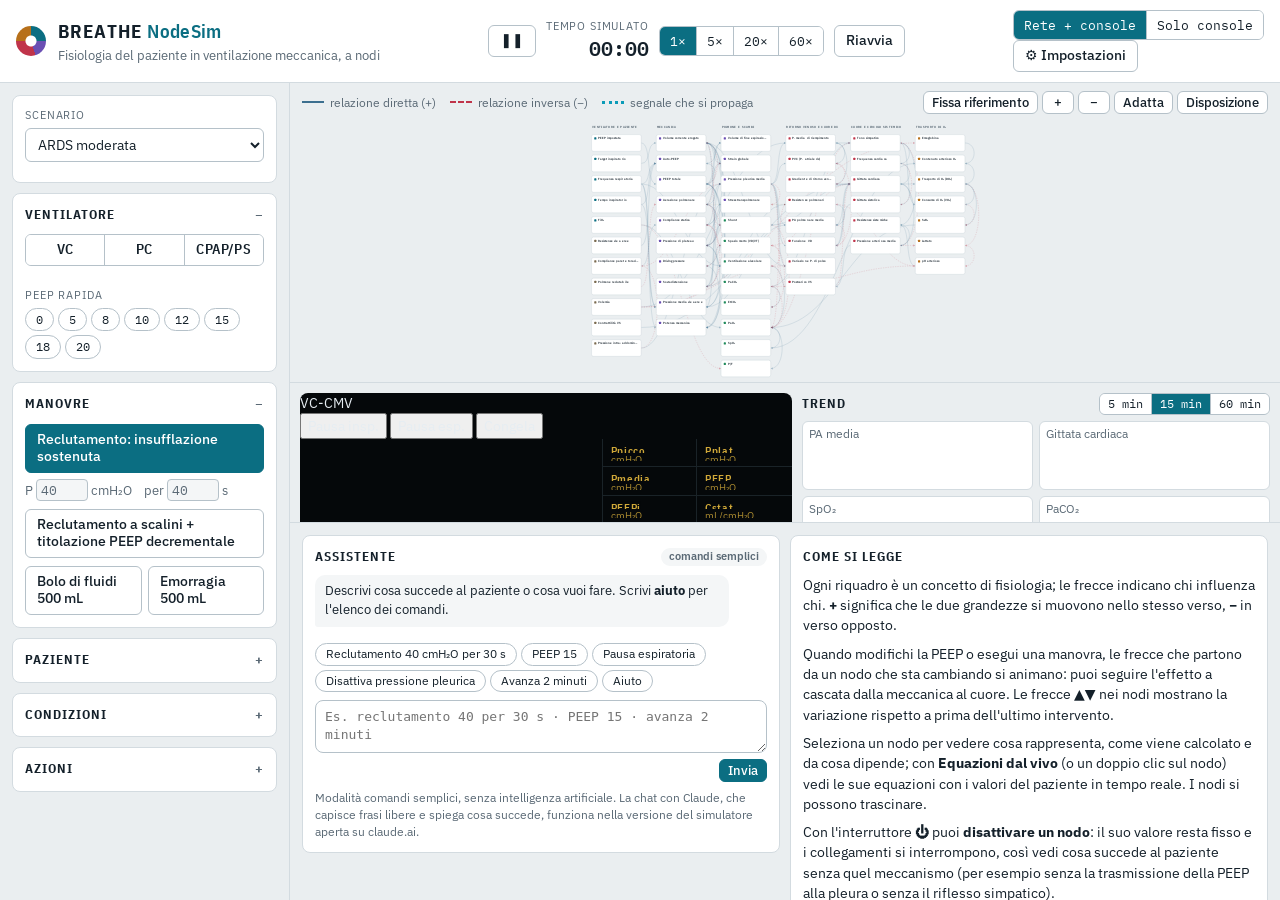
==== commit d4d5edda: "Calibrate the model against published data; add intra-abdominal pressure - Recruitability (Gattinoni" ====
--- a/index.html
+++ b/index.html
@@ -7,7 +7,7 @@
 <link rel="preconnect" href="https://fonts.googleapis.com">
 <link rel="preconnect" href="https://fonts.gstatic.com" crossorigin>
 <link rel="stylesheet" href="https://fonts.googleapis.com/css2?family=IBM+Plex+Mono:wght@400;600&family=IBM+Plex+Sans+Condensed:wght@500;600;700&family=IBM+Plex+Sans:wght@400;500;600&family=STIX+Two+Text:ital,wght@0,400;0,600;1,400&display=swap">
-<link rel="stylesheet" href="css/style.css?v=8">
+<link rel="stylesheet" href="css/style.css?v=10">
 </head>
 <body>
 <div class="app">
@@ -30,8 +30,25 @@
 				<button data-speed="60" role="radio" aria-checked="false">60&times;</button>
 			</div>
 			<button id="btn-reset" class="btn" title="Ricrea il paziente allo stato stazionario">Riavvia</button>
-		</div>
-	</header>
+					</div>
+					<div class="view-controls">
+						<div class="seg" id="view-mode" role="radiogroup" aria-label="Vista">
+							<button data-view="full" class="on" role="radio" aria-checked="true" title="Rete dei nodi e console">Rete + console</button>
+							<button data-view="console" role="radio" aria-checked="false" title="Nasconde i nodi: solo ventilatore e monitor">Solo console</button>
+						</div>
+						<div class="settings">
+							<button id="btn-settings" class="btn" aria-haspopup="true" aria-expanded="false" aria-controls="settings-menu">&#9881; Impostazioni</button>
+							<div class="settings-menu" id="settings-menu" hidden>
+								<label class="toggle"><input type="checkbox" id="set-formulas"><span>Formule semplificate sui nodi</span></label>
+								<label class="toggle"><input type="checkbox" id="set-switches"><span>Interruttori sempre visibili sui nodi</span></label>
+								<p class="hint">Un nodo disattivato resta fermo al suo valore: non risente dei nodi a monte e non trasmette variazioni a quelli a valle. Si disattiva con l'interruttore <b>&#9211;</b> sul nodo o dalla scheda del nodo.</p>
+								<button class="btn btn-small" id="btn-all-on" disabled>Riattiva tutti i nodi</button>
+								<hr>
+								<a class="menu-link" href="classic/">Versione classica (backup)</a>
+							</div>
+						</div>
+					</div>
+				</header>
 
 	<aside class="controls" aria-label="Impostazioni">
 		<section class="panel">
@@ -117,7 +134,17 @@
 
 		<section class="bedside">
 			<div class="monitor-wrap">
-				<div class="monitor-screen"><canvas id="monitor" aria-label="Curve di pressione, flusso e pressione arteriosa"></canvas></div>
+				<div class="vent-head">
+					<span class="vent-mode-label" id="vent-mode-label">VC-CMV</span>
+					<span class="vent-status" id="hold-status" aria-live="polite"></span>
+					<div class="vent-keys">
+						<button class="vkey" id="hold-insp" title="Clic: pausa di 2 s alla fine della prossima inspirazione (misura Pplat, compliance e resistenze). Tieni premuto per prolungarla, max 15 s.">Pausa insp.</button>
+						<button class="vkey" id="hold-exp" title="Clic: pausa di 3 s alla fine della prossima espirazione (misura PEEP totale e auto-PEEP). Tieni premuto per prolungarla, max 15 s.">Pausa esp.</button>
+						<button class="vkey" id="freeze" aria-pressed="false" title="Congela le curve sullo schermo per analizzarle">Congela</button>
+					</div>
+				</div>
+				<div class="monitor-screen"><canvas id="monitor" aria-label="Curve di pressione, flusso, volume e pressione arteriosa"></canvas></div>
+				<div class="loop-screen"><canvas id="loop" aria-label="Loop pressione-volume"></canvas><div class="hold-results" id="hold-results"></div></div>
 				<div class="numerics" id="numerics"></div>
 			</div>
 			<div class="trends-wrap">
@@ -158,6 +185,8 @@
 				<p>Ogni riquadro è un concetto di fisiologia; le frecce indicano chi influenza chi. <strong>+</strong> significa che le due grandezze si muovono nello stesso verso, <strong>&minus;</strong> in verso opposto.</p>
 				<p>Quando modifichi la PEEP o esegui una manovra, le frecce che partono da un nodo che sta cambiando si animano: puoi seguire l'effetto a cascata dalla meccanica al cuore. Le frecce &#9650;&#9660; nei nodi mostrano la variazione rispetto a prima dell'ultimo intervento.</p>
 				<p>Seleziona un nodo per vedere cosa rappresenta, come viene calcolato e da cosa dipende; con <strong>Equazioni dal vivo</strong> (o un doppio clic sul nodo) vedi le sue equazioni con i valori del paziente in tempo reale. I nodi si possono trascinare.</p>
+				<p>Con l'interruttore <strong>&#9211;</strong> puoi <strong>disattivare un nodo</strong>: il suo valore resta fisso e i collegamenti si interrompono, così vedi cosa succede al paziente senza quel meccanismo (per esempio senza la trasmissione della PEEP alla pleura o senza il riflesso simpatico).</p>
+				<p>Sulla console, <strong>Pausa insp.</strong> e <strong>Pausa esp.</strong> eseguono le pause di fine inspirazione ed espirazione: misurano Pplat, compliance, resistenze, PEEP totale e auto-PEEP.</p>
 			</div>
 			<div id="node-detail" hidden></div>
 		</section>
@@ -168,12 +197,13 @@
 	</aside>
 </div>
 
-<script src="js/physiology.js?v=8"></script>
-<script src="js/nodes.js?v=8"></script>
-<script src="js/graph.js?v=8"></script>
-<script src="js/monitor.js?v=8"></script>
-<script src="js/equations.js?v=8"></script>
-<script src="js/app.js?v=8"></script>
-<script src="js/assistant.js?v=8"></script>
+<script src="js/physiology.js?v=10"></script>
+<script src="js/nodes.js?v=10"></script>
+<script src="js/graph.js?v=10"></script>
+<script src="js/monitor.js?v=10"></script>
+<script src="js/console.js?v=10"></script>
+<script src="js/equations.js?v=10"></script>
+<script src="js/app.js?v=10"></script>
+<script src="js/assistant.js?v=10"></script>
 </body>
 </html>
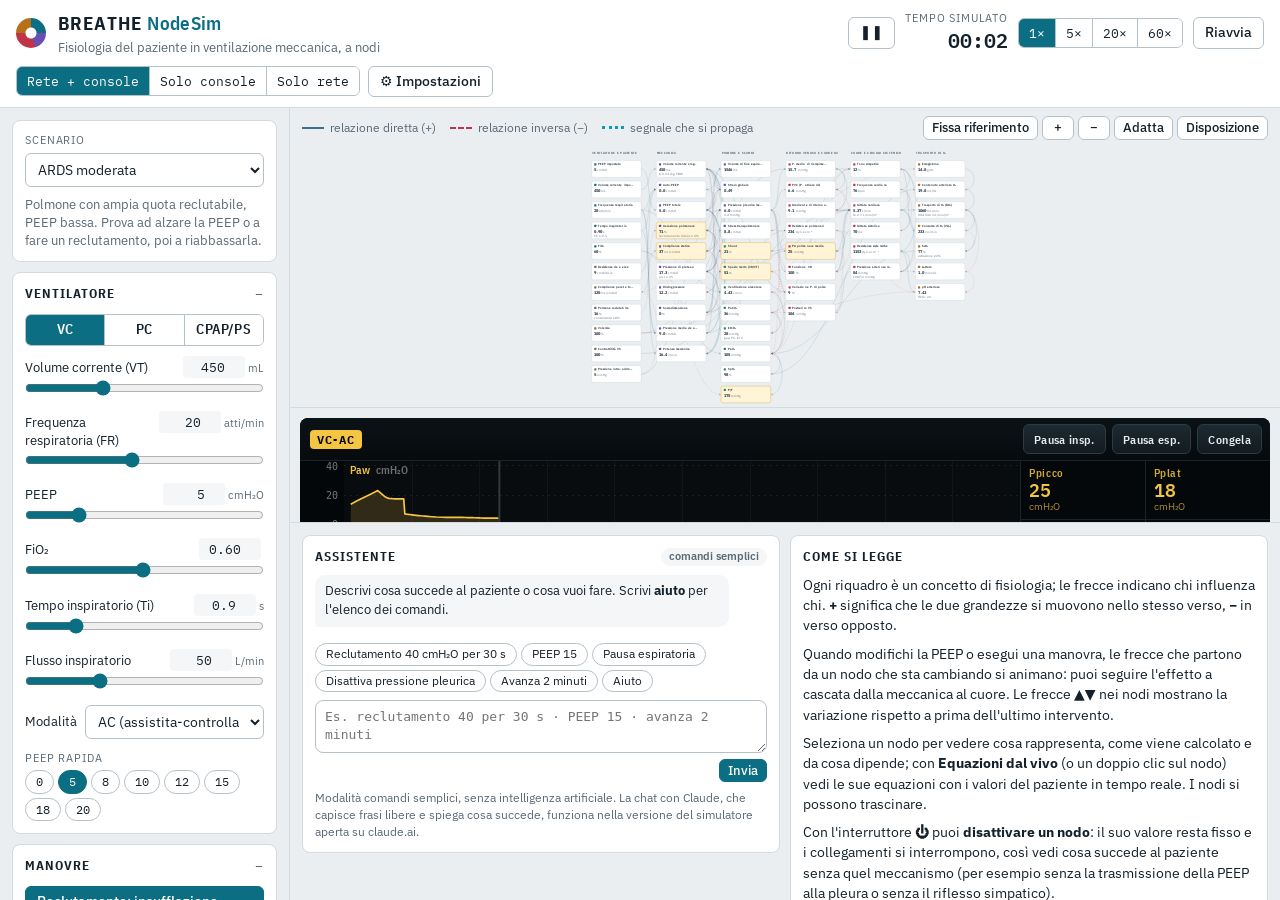
==== commit 0a91150c: "2D: 'Solo rete' view with the nodes in ordered columns The console and the trends are hidden and the" ====
--- a/index.html
+++ b/index.html
@@ -7,7 +7,7 @@
 <link rel="preconnect" href="https://fonts.googleapis.com">
 <link rel="preconnect" href="https://fonts.gstatic.com" crossorigin>
 <link rel="stylesheet" href="https://fonts.googleapis.com/css2?family=IBM+Plex+Mono:wght@400;600&family=IBM+Plex+Sans+Condensed:wght@500;600;700&family=IBM+Plex+Sans:wght@400;500;600&family=STIX+Two+Text:ital,wght@0,400;0,600;1,400&display=swap">
-<link rel="stylesheet" href="css/style.css?v=10">
+<link rel="stylesheet" href="css/style.css?v=11">
 </head>
 <body>
 <div class="app">
@@ -35,6 +35,7 @@
 						<div class="seg" id="view-mode" role="radiogroup" aria-label="Vista">
 							<button data-view="full" class="on" role="radio" aria-checked="true" title="Rete dei nodi e console">Rete + console</button>
 							<button data-view="console" role="radio" aria-checked="false" title="Nasconde i nodi: solo ventilatore e monitor">Solo console</button>
+							<button data-view="network" role="radio" aria-checked="false" title="Solo la rete dei nodi, in colonne ordinate">Solo rete</button>
 						</div>
 						<div class="settings">
 							<button id="btn-settings" class="btn" aria-haspopup="true" aria-expanded="false" aria-controls="settings-menu">&#9881; Impostazioni</button>
@@ -197,13 +198,13 @@
 	</aside>
 </div>
 
-<script src="js/physiology.js?v=10"></script>
-<script src="js/nodes.js?v=10"></script>
-<script src="js/graph.js?v=10"></script>
-<script src="js/monitor.js?v=10"></script>
-<script src="js/console.js?v=10"></script>
-<script src="js/equations.js?v=10"></script>
-<script src="js/app.js?v=10"></script>
-<script src="js/assistant.js?v=10"></script>
+<script src="js/physiology.js?v=11"></script>
+<script src="js/nodes.js?v=11"></script>
+<script src="js/graph.js?v=11"></script>
+<script src="js/monitor.js?v=11"></script>
+<script src="js/console.js?v=11"></script>
+<script src="js/equations.js?v=11"></script>
+<script src="js/app.js?v=11"></script>
+<script src="js/assistant.js?v=11"></script>
 </body>
 </html>
--- a/css/style.css
+++ b/css/style.css
@@ -386,7 +386,7 @@
 
 .bedside {
 	display: grid;
-	grid-template-columns: minmax(0, 1.05fr) minmax(0, 1fr);
+	grid-template-columns: minmax(0, 1fr);
 	gap: 10px;
 	padding: 10px;
 }
@@ -394,11 +394,17 @@
 	background: #05080a;
 	border-radius: var(--radius);
 	display: grid;
-	grid-template-columns: minmax(0, 1fr) 190px;
+	grid-template-columns: minmax(0, 1fr) 250px;
+	grid-template-rows: auto minmax(0, 1fr);
+	grid-template-areas: "head head" "screen nums";
 	overflow: hidden;
 	color: #e6edf2;
-	height: 300px;
-}
+	height: 330px;
+}
+.vent-head { grid-area: head; }
+.monitor-screen { grid-area: screen; }
+.numerics { grid-area: nums; }
+.loop-screen { grid-area: loop; display: none; }
 .numerics { overflow-y: auto; }
 /* The canvas is taken out of the flow so that resizing its bitmap never changes the layout */
 .monitor-screen { position: relative; min-width: 0; min-height: 0; }
@@ -425,7 +431,7 @@
 .trends-wrap { display: flex; flex-direction: column; gap: 6px; min-width: 0; }
 .trends-head { display: flex; justify-content: space-between; align-items: center; }
 .trends-head h2, .inspector h2 { font-family: var(--font-cond); font-size: 13px; text-transform: uppercase; letter-spacing: 0.08em; }
-.trends { display: grid; grid-template-columns: repeat(2, minmax(0, 1fr)); gap: 6px; }
+.trends { display: grid; grid-template-columns: repeat(4, minmax(0, 1fr)); gap: 6px; }
 .trend { background: var(--surface); border: 1px solid var(--line); border-radius: 6px; padding: 4px 6px 2px; }
 .trend-head { display: flex; justify-content: space-between; gap: 6px; font-size: 11.5px; }
 .trend-label { color: var(--muted); white-space: nowrap; overflow: hidden; text-overflow: ellipsis; }
@@ -691,3 +697,162 @@
 	.topbar { padding-inline: 16px; }
 	.controls, .inspector, .bedside { padding-inline: 16px; }
 }
+
+/* ---------------------------------------------------------------- ventilator console */
+
+.vent-head {
+	display: flex; align-items: center; gap: 10px; flex-wrap: wrap;
+	padding: 6px 8px 6px 10px; border-bottom: 1px solid #1a2328;
+	background: linear-gradient(180deg, #0b1216, #070b0e);
+}
+.vent-mode-label { font: 700 12px var(--font-cond); letter-spacing: 0.1em; color: #04070a; background: #f4c542; border-radius: 4px; padding: 2px 7px; }
+.vent-status { flex: 1 1 160px; min-width: 0; font: 500 11.5px var(--font-mono); color: #9fb1bd; white-space: nowrap; overflow: hidden; text-overflow: ellipsis; }
+.vent-status.busy { color: #4fd4ef; }
+.vent-status.done { color: #e6edf2; }
+.vent-keys { display: flex; gap: 6px; }
+.vkey {
+	font: 600 12px var(--font-cond); letter-spacing: 0.03em; color: #e6edf2; cursor: pointer;
+	background: linear-gradient(180deg, #1d2a31, #121b20); border: 1px solid #2c3b44; border-radius: 6px;
+	padding: 5px 10px; min-height: 30px; touch-action: none; user-select: none;
+}
+.vkey:hover { border-color: #4fd4ef; }
+.vkey:active, .vkey.armed { background: #4fd4ef; color: #04070a; border-color: #4fd4ef; }
+.vkey.armed { animation: vkey-armed 0.9s ease-in-out infinite alternate; }
+.vkey.on { background: #f4c542; color: #04070a; border-color: #f4c542; }
+@keyframes vkey-armed { from { box-shadow: 0 0 0 0 rgba(79, 212, 239, 0.6); } to { box-shadow: 0 0 0 5px rgba(79, 212, 239, 0); } }
+
+.numerics { grid-template-columns: 1fr 1fr; grid-auto-rows: max-content; }
+.num.vital:first-of-type, .num.ventn + .num.vital { border-top: 2px solid #26343c; }
+.num-unit { min-height: 1.2em; }
+
+.loop-screen { position: relative; flex-direction: column; border-left: 1px solid #1a2328; min-height: 0; }
+#loop { width: 100%; height: 250px; display: block; flex: none; }
+.hold-results { padding: 8px 10px; overflow-y: auto; border-top: 1px solid #1a2328; min-height: 0; }
+.hold-results h3 { font: 700 11px var(--font-cond); letter-spacing: 0.1em; text-transform: uppercase; color: #9fb1bd; margin: 0 0 6px; }
+.hold-results .hint { color: #8a9aa5; font-size: 12px; margin: 0; }
+.hr-row { display: grid; grid-template-columns: 1fr auto 70px; gap: 6px; align-items: baseline; font-size: 12px; padding: 2px 0; color: #c9d6de; }
+.hr-row b { font: 600 15px var(--font-mono); color: #f4c542; font-variant-numeric: tabular-nums; }
+.hr-row i { font-style: normal; font-size: 10.5px; color: #8a9aa5; }
+
+/* network only: the console and the trends are hidden, the graph takes the stage in its ordered layout */
+.app.network-mode .bedside { display: none; }
+.app.network-mode .stage { grid-template-rows: minmax(0, 1fr); }
+.app.network-mode .graph-wrap { border-bottom: 0; }
+.app.network-mode #z-reset { display: none; }
+#graph.ordered .node { cursor: pointer; }
+@media (max-width: 860px) {
+	.app.network-mode .stage { grid-template-rows: 80vh; }
+}
+
+/* console only: the nodes are hidden, the console takes the stage */
+.app.console-mode .graph-wrap { display: none; }
+.app.console-mode .stage { grid-template-rows: auto; }
+.app.console-mode .bedside { grid-template-columns: minmax(0, 1fr); }
+.app.console-mode .monitor-wrap {
+	height: max(480px, calc(100vh - 330px));
+	grid-template-columns: minmax(0, 1fr) 270px 290px;
+	grid-template-areas: "head head head" "screen loop nums";
+}
+.app.console-mode .loop-screen { display: flex; }
+.app.console-mode .numerics { grid-template-columns: 1fr 1fr; }
+.app.console-mode .num-val { font-size: 21px; }
+
+/* ---------------------------------------------------------------- view & settings */
+
+.view-controls { display: flex; align-items: center; gap: 8px; flex-wrap: wrap; }
+.settings { position: relative; }
+.settings-menu {
+	position: absolute; right: 0; top: calc(100% + 6px); z-index: 30;
+	width: min(330px, calc(100vw - 32px));
+	display: flex; flex-direction: column; gap: 8px;
+	padding: 12px; background: var(--surface); border: 1px solid var(--line-strong); border-radius: 10px;
+	box-shadow: 0 16px 40px rgba(0, 0, 0, 0.22);
+}
+.settings-menu hr { border: 0; border-top: 1px solid var(--line); margin: 2px 0; width: 100%; }
+.settings-menu .hint { margin: 0; font-size: 12px; }
+.toggle { display: flex; align-items: center; gap: 8px; font-size: 13px; cursor: pointer; }
+.toggle input { width: 16px; height: 16px; accent-color: var(--accent); }
+.menu-link { font-size: 13px; color: var(--accent); }
+
+/* ---------------------------------------------------------------- switched-off nodes */
+
+.node-inner { transform-box: fill-box; transform-origin: center; }
+.node-pwr { cursor: pointer; opacity: 0; transition: opacity 0.15s; }
+.node-pwr circle { fill: var(--surface-2); stroke: var(--line-strong); }
+.pwr-icon { fill: none; stroke: var(--muted); stroke-width: 1.6; stroke-linecap: round; }
+.node:hover .node-pwr, .node.selected .node-pwr, .node:focus-visible .node-pwr, .show-switches .node-pwr, .node.off .node-pwr { opacity: 1; }
+.node-pwr:hover circle { stroke: var(--accent); }
+.node-pwr:hover .pwr-icon { stroke: var(--accent); }
+.node.off .node-pwr circle { fill: var(--muted); stroke: var(--muted); }
+.node.off .node-pwr .pwr-icon { stroke: var(--surface); }
+
+.node.off .node-box { fill: var(--surface-2); stroke: var(--line-strong); stroke-dasharray: 4 3; }
+.node.off .node-inner { filter: grayscale(1); opacity: 0.62; }
+.node.off .node-value, .node.off .node-label { fill: var(--muted); }
+.node.off .node-sub { font-style: italic; }
+.node.off.warn .node-box, .node.off.crit .node-box { fill: var(--surface-2); stroke: var(--line-strong); }
+.node.power-down .node-inner { animation: power-down 0.7s ease-out; }
+.node.power-up .node-inner { animation: power-up 0.7s cubic-bezier(.2,.9,.3,1.3); }
+@keyframes power-down {
+	0% { transform: scale(1); filter: brightness(1.6); opacity: 1; }
+	25% { transform: scale(1.04); filter: brightness(1.8); }
+	60% { transform: scale(0.95); filter: grayscale(1); opacity: 0.5; }
+	100% { transform: scale(1); filter: grayscale(1); opacity: 0.62; }
+}
+@keyframes power-up {
+	0% { transform: scale(0.94); filter: grayscale(1); opacity: 0.6; }
+	60% { transform: scale(1.05); filter: grayscale(0) brightness(1.4); opacity: 1; }
+	100% { transform: scale(1); filter: none; opacity: 1; }
+}
+.node-ripple { fill: none; stroke: var(--accent); stroke-width: 2; pointer-events: none; transform-box: fill-box; transform-origin: center; animation: ripple 0.85s ease-out forwards; }
+.node-ripple.off { stroke: var(--muted); }
+@keyframes ripple { from { transform: scale(1); opacity: 0.9; } to { transform: scale(1.18, 1.5); opacity: 0; } }
+
+/* links of a switched-off node: they go grey, snap and disappear; they come back when it is on again */
+.edge.cut { animation: edge-cut 0.7s ease-in forwards; pointer-events: none; }
+.edge.cut .edge-line { stroke: var(--muted) !important; stroke-dasharray: 2 6 !important; animation: none !important; }
+@keyframes edge-cut {
+	0% { opacity: 1; }
+	40% { opacity: 0.8; }
+	100% { opacity: 0; visibility: hidden; }
+}
+.edge.regrow { animation: edge-grow 0.8s ease-out; }
+.edge.regrow .edge-line { animation: edge-draw 0.8s ease-out; }
+@keyframes edge-grow { from { opacity: 0; } }
+@keyframes edge-draw { from { stroke-width: 4; stroke: var(--accent); } }
+
+/* simplified formula on the node */
+.node-formula { font: italic 400 10.5px var(--font-serif, "STIX Two Text", Georgia, serif); fill: var(--accent); }
+.node.off .node-formula { fill: var(--muted); }
+
+/* inspector */
+.nd-actions { display: flex; gap: 6px; flex-wrap: wrap; }
+.nd-power.is-off { background: var(--muted); color: var(--surface); border-color: var(--muted); }
+#node-detail.node-off .nd-big { color: var(--muted); }
+.formula-simple { font: italic 14px "STIX Two Text", Georgia, serif; color: var(--accent); margin: 0; }
+
+/* live equations: simplified view and switched-off node */
+.eqv-mode { display: inline-flex; border: 1px solid rgba(255,255,255,0.18); border-radius: 8px; overflow: hidden; flex: none; }
+.eqv-mode button { border: 0; background: transparent; color: var(--eq-muted); font: 600 11px var(--font-cond); padding: 4px 8px; cursor: pointer; }
+.eqv-mode button.on { background: rgba(255,255,255,0.14); color: #fff; }
+.eqv-frozen { margin: 0; padding: 8px 10px; border-radius: 8px; background: rgba(160, 170, 180, 0.16); border: 1px dashed rgba(200, 210, 220, 0.4); color: #dfe6ea; font-size: 12.5px; }
+.eqv-body.frozen .eq { opacity: 0.55; filter: grayscale(0.8); }
+.eq-simple-f { font: italic 21px/1.35 "STIX Two Text", Georgia, serif; color: #fff; margin: 0 0 8px; }
+.eq-simple-v { font-size: 17px; margin: 0 0 6px; }
+.eq-simple-u { color: var(--eq-muted); font-size: 13px; }
+
+@media (prefers-reduced-motion: reduce) {
+	.node.power-down .node-inner, .node.power-up .node-inner, .node-ripple, .edge.regrow, .edge.regrow .edge-line, .vkey.armed { animation: none; }
+	.edge.cut { animation: none; opacity: 0; visibility: hidden; }
+}
+
+@media (max-width: 1100px) {
+	.app.console-mode .monitor-wrap { grid-template-columns: minmax(0, 1fr) 250px; grid-template-rows: auto minmax(0, 1fr) 280px; grid-template-areas: "head head" "screen nums" "loop nums"; height: auto; min-height: 720px; }
+}
+@media (max-width: 860px) {
+	.monitor-wrap { grid-template-columns: minmax(0, 1fr); grid-template-rows: auto 260px auto; grid-template-areas: "head" "screen" "nums"; }
+	.app.console-mode .monitor-wrap { grid-template-columns: minmax(0, 1fr); grid-template-rows: auto 340px 300px auto; grid-template-areas: "head" "screen" "loop" "nums"; min-height: 0; }
+	.trends, .app.console-mode .trends { grid-template-columns: repeat(2, minmax(0, 1fr)); }
+	.vent-keys { width: 100%; }
+	.vkey { flex: 1; }
+}
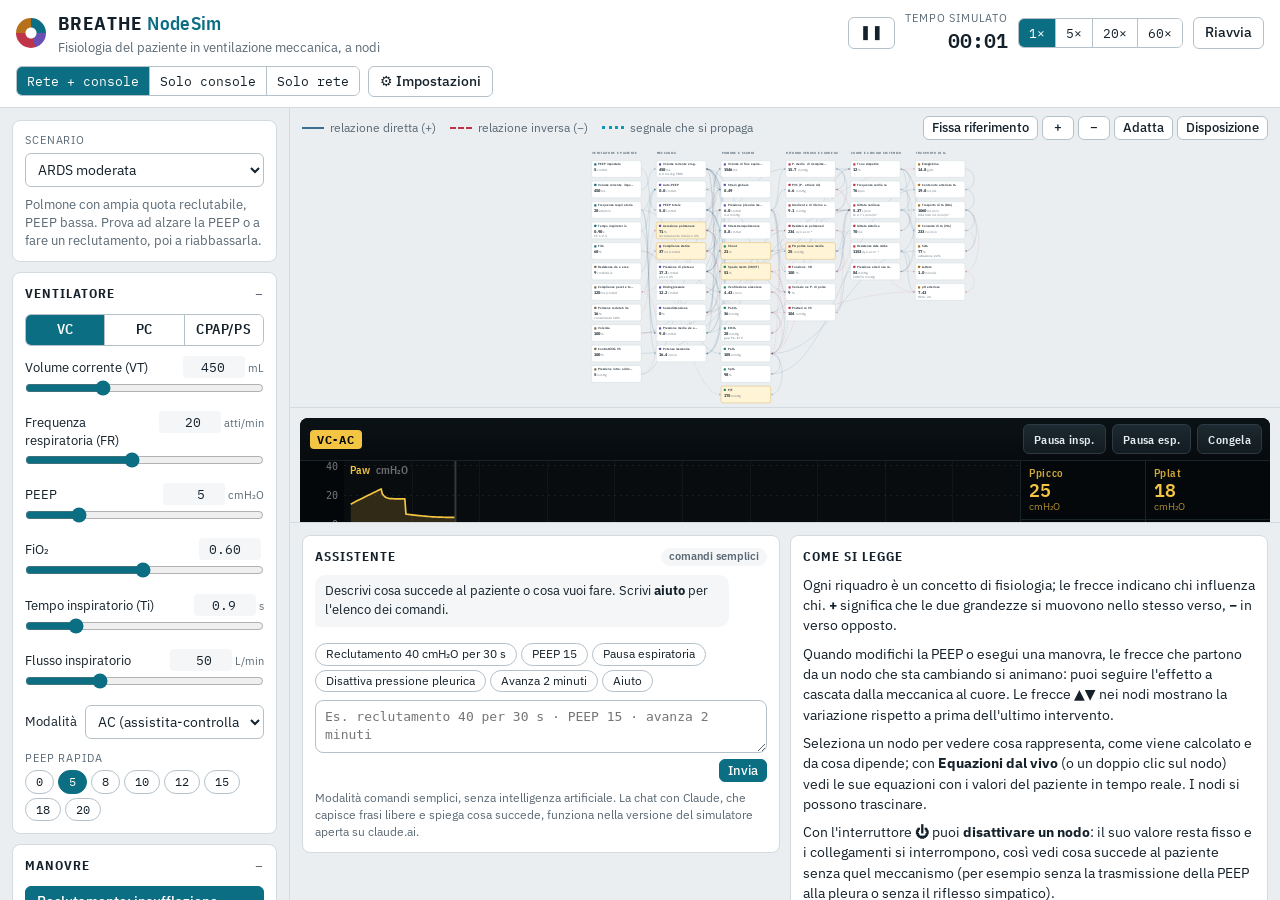
==== commit f2a29634: "Fix assistant 'Errore di comunicazione con Claude': tool description over 1 KB The switch_node tool " ====
--- a/index.html
+++ b/index.html
@@ -7,7 +7,7 @@
 <link rel="preconnect" href="https://fonts.googleapis.com">
 <link rel="preconnect" href="https://fonts.gstatic.com" crossorigin>
 <link rel="stylesheet" href="https://fonts.googleapis.com/css2?family=IBM+Plex+Mono:wght@400;600&family=IBM+Plex+Sans+Condensed:wght@500;600;700&family=IBM+Plex+Sans:wght@400;500;600&family=STIX+Two+Text:ital,wght@0,400;0,600;1,400&display=swap">
-<link rel="stylesheet" href="css/style.css?v=11">
+<link rel="stylesheet" href="css/style.css?v=12">
 </head>
 <body>
 <div class="app">
@@ -198,13 +198,13 @@
 	</aside>
 </div>
 
-<script src="js/physiology.js?v=11"></script>
-<script src="js/nodes.js?v=11"></script>
-<script src="js/graph.js?v=11"></script>
-<script src="js/monitor.js?v=11"></script>
-<script src="js/console.js?v=11"></script>
-<script src="js/equations.js?v=11"></script>
-<script src="js/app.js?v=11"></script>
-<script src="js/assistant.js?v=11"></script>
+<script src="js/physiology.js?v=12"></script>
+<script src="js/nodes.js?v=12"></script>
+<script src="js/graph.js?v=12"></script>
+<script src="js/monitor.js?v=12"></script>
+<script src="js/console.js?v=12"></script>
+<script src="js/equations.js?v=12"></script>
+<script src="js/app.js?v=12"></script>
+<script src="js/assistant.js?v=12"></script>
 </body>
 </html>
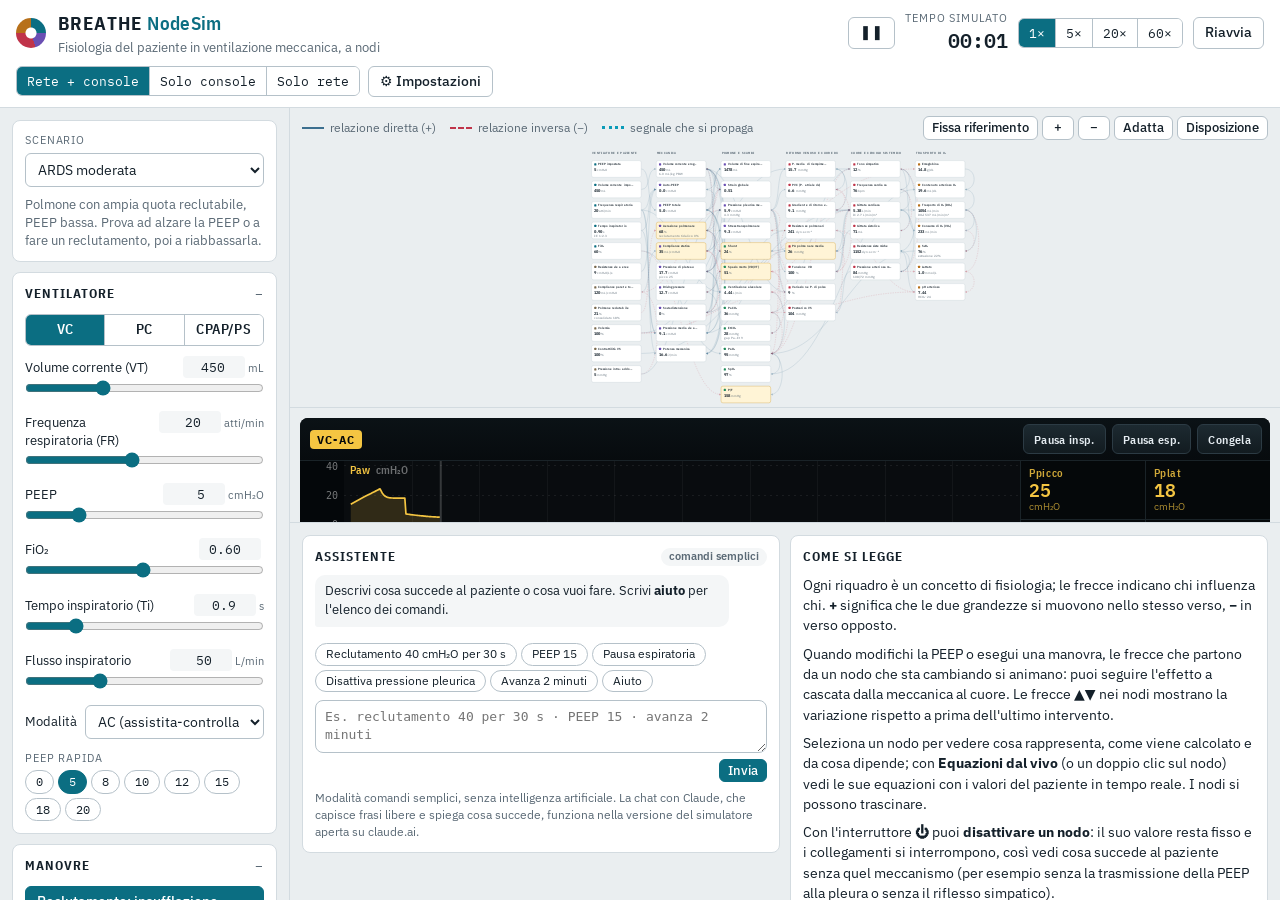
==== commit 508ab04c: "Anaesthesia atelectasis: 8% recruitable lung in the healthy patient; fix switched-off aeration - Bas" ====
--- a/index.html
+++ b/index.html
@@ -7,7 +7,7 @@
 <link rel="preconnect" href="https://fonts.googleapis.com">
 <link rel="preconnect" href="https://fonts.gstatic.com" crossorigin>
 <link rel="stylesheet" href="https://fonts.googleapis.com/css2?family=IBM+Plex+Mono:wght@400;600&family=IBM+Plex+Sans+Condensed:wght@500;600;700&family=IBM+Plex+Sans:wght@400;500;600&family=STIX+Two+Text:ital,wght@0,400;0,600;1,400&display=swap">
-<link rel="stylesheet" href="css/style.css?v=12">
+<link rel="stylesheet" href="css/style.css?v=13">
 </head>
 <body>
 <div class="app">
@@ -198,13 +198,13 @@
 	</aside>
 </div>
 
-<script src="js/physiology.js?v=12"></script>
-<script src="js/nodes.js?v=12"></script>
-<script src="js/graph.js?v=12"></script>
-<script src="js/monitor.js?v=12"></script>
-<script src="js/console.js?v=12"></script>
-<script src="js/equations.js?v=12"></script>
-<script src="js/app.js?v=12"></script>
-<script src="js/assistant.js?v=12"></script>
+<script src="js/physiology.js?v=13"></script>
+<script src="js/nodes.js?v=13"></script>
+<script src="js/graph.js?v=13"></script>
+<script src="js/monitor.js?v=13"></script>
+<script src="js/console.js?v=13"></script>
+<script src="js/equations.js?v=13"></script>
+<script src="js/app.js?v=13"></script>
+<script src="js/assistant.js?v=13"></script>
 </body>
 </html>
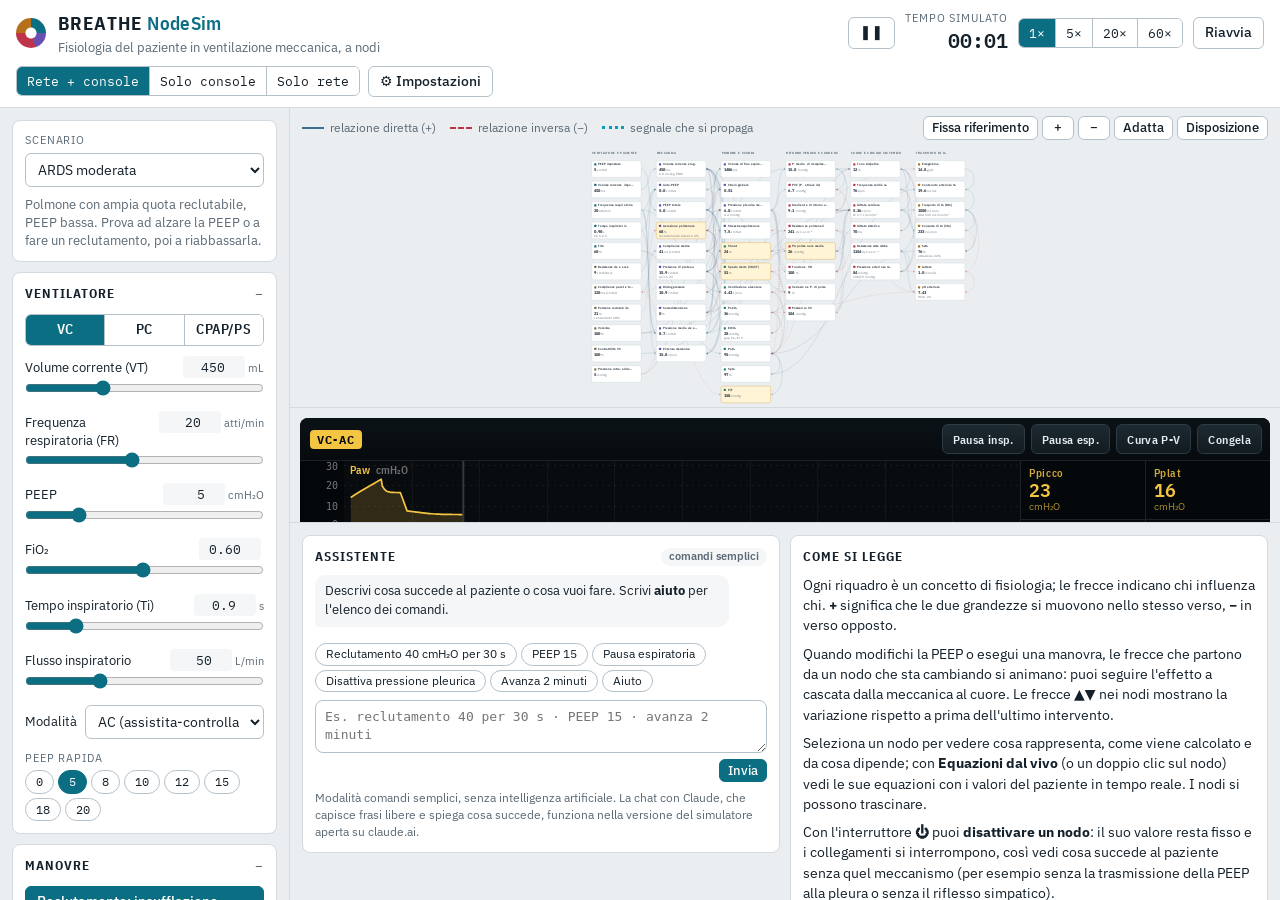
==== commit f05d62cc: "Curva P-V fisiologica con flessi e manovra Curva P-V in console - Tessuto aerato con compliance cost" ====
--- a/index.html
+++ b/index.html
@@ -7,7 +7,7 @@
 <link rel="preconnect" href="https://fonts.googleapis.com">
 <link rel="preconnect" href="https://fonts.gstatic.com" crossorigin>
 <link rel="stylesheet" href="https://fonts.googleapis.com/css2?family=IBM+Plex+Mono:wght@400;600&family=IBM+Plex+Sans+Condensed:wght@500;600;700&family=IBM+Plex+Sans:wght@400;500;600&family=STIX+Two+Text:ital,wght@0,400;0,600;1,400&display=swap">
-<link rel="stylesheet" href="css/style.css?v=13">
+<link rel="stylesheet" href="css/style.css?v=14">
 </head>
 <body>
 <div class="app">
@@ -141,12 +141,32 @@
 					<div class="vent-keys">
 						<button class="vkey" id="hold-insp" title="Clic: pausa di 2 s alla fine della prossima inspirazione (misura Pplat, compliance e resistenze). Tieni premuto per prolungarla, max 15 s.">Pausa insp.</button>
 						<button class="vkey" id="hold-exp" title="Clic: pausa di 3 s alla fine della prossima espirazione (misura PEEP totale e auto-PEEP). Tieni premuto per prolungarla, max 15 s.">Pausa esp.</button>
+						<button class="vkey" id="pv-key" aria-expanded="false" aria-controls="pv-panel" title="Curva pressione-volume quasi statica (low flow): flessi inferiore e superiore, compliance lineare, isteresi">Curva P-V</button>
 						<button class="vkey" id="freeze" aria-pressed="false" title="Congela le curve sullo schermo per analizzarle">Congela</button>
 					</div>
 				</div>
 				<div class="monitor-screen"><canvas id="monitor" aria-label="Curve di pressione, flusso, volume e pressione arteriosa"></canvas></div>
 				<div class="loop-screen"><canvas id="loop" aria-label="Loop pressione-volume"></canvas><div class="hold-results" id="hold-results"></div></div>
 				<div class="numerics" id="numerics"></div>
+				<div class="pv-panel" id="pv-panel" role="dialog" aria-label="Curva pressione-volume" hidden>
+					<div class="pv-head">
+						<strong>Curva P-V quasi statica</strong>
+						<span class="pv-status" id="pv-status" aria-live="polite"></span>
+						<button class="pv-x" id="pv-close" aria-label="Chiudi">&times;</button>
+					</div>
+					<div class="pv-body">
+						<canvas id="pv-canvas" aria-label="Branca di insufflazione e di desufflazione con i punti di flesso"></canvas>
+						<div class="pv-side">
+							<div class="pv-opts">
+								<label>Da <select id="pv-from"><option value="0">ZEEP</option><option value="peep">PEEP impostata</option></select></label>
+								<label>a <select id="pv-to"><option>30</option><option>35</option><option selected>40</option><option>45</option></select> cmH&#8322;O</label>
+								<label>rampa <select id="pv-rate"><option value="1">1</option><option value="2" selected>2</option><option value="3">3</option><option value="5">5</option></select> cmH&#8322;O/s</label>
+								<button class="vkey" id="pv-start">Avvia</button>
+							</div>
+							<div class="pv-res" id="pv-res"></div>
+						</div>
+					</div>
+				</div>
 			</div>
 			<div class="trends-wrap">
 				<div class="trends-head">
@@ -198,13 +218,13 @@
 	</aside>
 </div>
 
-<script src="js/physiology.js?v=13"></script>
-<script src="js/nodes.js?v=13"></script>
-<script src="js/graph.js?v=13"></script>
-<script src="js/monitor.js?v=13"></script>
-<script src="js/console.js?v=13"></script>
-<script src="js/equations.js?v=13"></script>
-<script src="js/app.js?v=13"></script>
-<script src="js/assistant.js?v=13"></script>
+<script src="js/physiology.js?v=14"></script>
+<script src="js/nodes.js?v=14"></script>
+<script src="js/graph.js?v=14"></script>
+<script src="js/monitor.js?v=14"></script>
+<script src="js/console.js?v=14"></script>
+<script src="js/equations.js?v=14"></script>
+<script src="js/app.js?v=14"></script>
+<script src="js/assistant.js?v=14"></script>
 </body>
 </html>
--- a/css/style.css
+++ b/css/style.css
@@ -734,6 +734,30 @@
 .hr-row b { font: 600 15px var(--font-mono); color: #f4c542; font-variant-numeric: tabular-nums; }
 .hr-row i { font-style: normal; font-size: 10.5px; color: #8a9aa5; }
 
+/* quasi-static P-V curve: panel over the waveform screen (and the loop, in the console-only view) */
+.monitor-wrap { position: relative; }
+.pv-panel {
+	position: absolute; top: 46px; left: 6px; bottom: 6px; right: 256px;
+	display: flex; flex-direction: column; background: rgba(4, 7, 10, 0.97);
+	border: 1px solid #2c3b44; border-radius: 8px; box-shadow: 0 10px 30px rgba(0, 0, 0, 0.55); z-index: 3;
+}
+.pv-panel[hidden] { display: none; }
+.pv-head { display: flex; align-items: center; gap: 10px; padding: 5px 6px 5px 10px; border-bottom: 1px solid #1a2328; }
+.pv-head strong { font: 700 12px var(--font-cond); letter-spacing: 0.08em; text-transform: uppercase; color: #f4c542; }
+.pv-status { flex: 1; min-width: 0; font: 500 11px var(--font-mono); color: #4fd4ef; white-space: nowrap; overflow: hidden; text-overflow: ellipsis; }
+.pv-x { background: none; border: 0; color: #9fb1bd; font-size: 20px; line-height: 1; cursor: pointer; padding: 0 6px; }
+.pv-x:hover { color: #fff; }
+.pv-body { flex: 1; min-height: 0; display: grid; grid-template-columns: minmax(0, 1fr) 168px; }
+#pv-canvas { width: 100%; height: 100%; min-height: 0; display: block; }
+.pv-side { border-left: 1px solid #1a2328; padding: 6px 8px; overflow-y: auto; min-height: 0; font-size: 12px; color: #c9d6de; }
+.pv-opts { display: grid; gap: 5px; padding-bottom: 6px; border-bottom: 1px solid #1a2328; margin-bottom: 6px; }
+.pv-opts label { display: flex; align-items: center; gap: 5px; font-size: 11.5px; color: #9fb1bd; }
+.pv-opts select { background: #0f171c; color: #e6edf2; border: 1px solid #2c3b44; border-radius: 4px; font: 500 12px var(--font-mono); padding: 1px 3px; }
+.pv-opts .vkey { min-height: 26px; padding: 3px 8px; }
+.pv-res .hr-row { grid-template-columns: 1fr auto; }
+.pv-res .hint { color: #8a9aa5; font-size: 11.5px; margin: 6px 0 0; line-height: 1.35; }
+.pv-res .na { font: 500 12px var(--font-mono); color: #8a9aa5; }
+
 /* network only: the console and the trends are hidden, the graph takes the stage in its ordered layout */
 .app.network-mode .bedside { display: none; }
 .app.network-mode .stage { grid-template-rows: minmax(0, 1fr); }
@@ -754,6 +778,7 @@
 	grid-template-areas: "head head head" "screen loop nums";
 }
 .app.console-mode .loop-screen { display: flex; }
+.app.console-mode .pv-panel { right: 296px; }
 .app.console-mode .numerics { grid-template-columns: 1fr 1fr; }
 .app.console-mode .num-val { font-size: 21px; }
 
@@ -856,3 +881,11 @@
 	.vent-keys { width: 100%; }
 	.vkey { flex: 1; }
 }
+@media (max-width: 1100px) {
+	.app.console-mode .pv-panel { right: 256px; }
+}
+@media (max-width: 860px) {
+	.pv-panel, .app.console-mode .pv-panel { position: fixed; top: 12vh; left: 8px; right: 8px; bottom: 8px; width: auto; }
+	.pv-body { grid-template-columns: minmax(0, 1fr); grid-template-rows: minmax(160px, 1fr) auto; }
+	.pv-side { border-left: 0; border-top: 1px solid #1a2328; max-height: 38vh; }
+}
